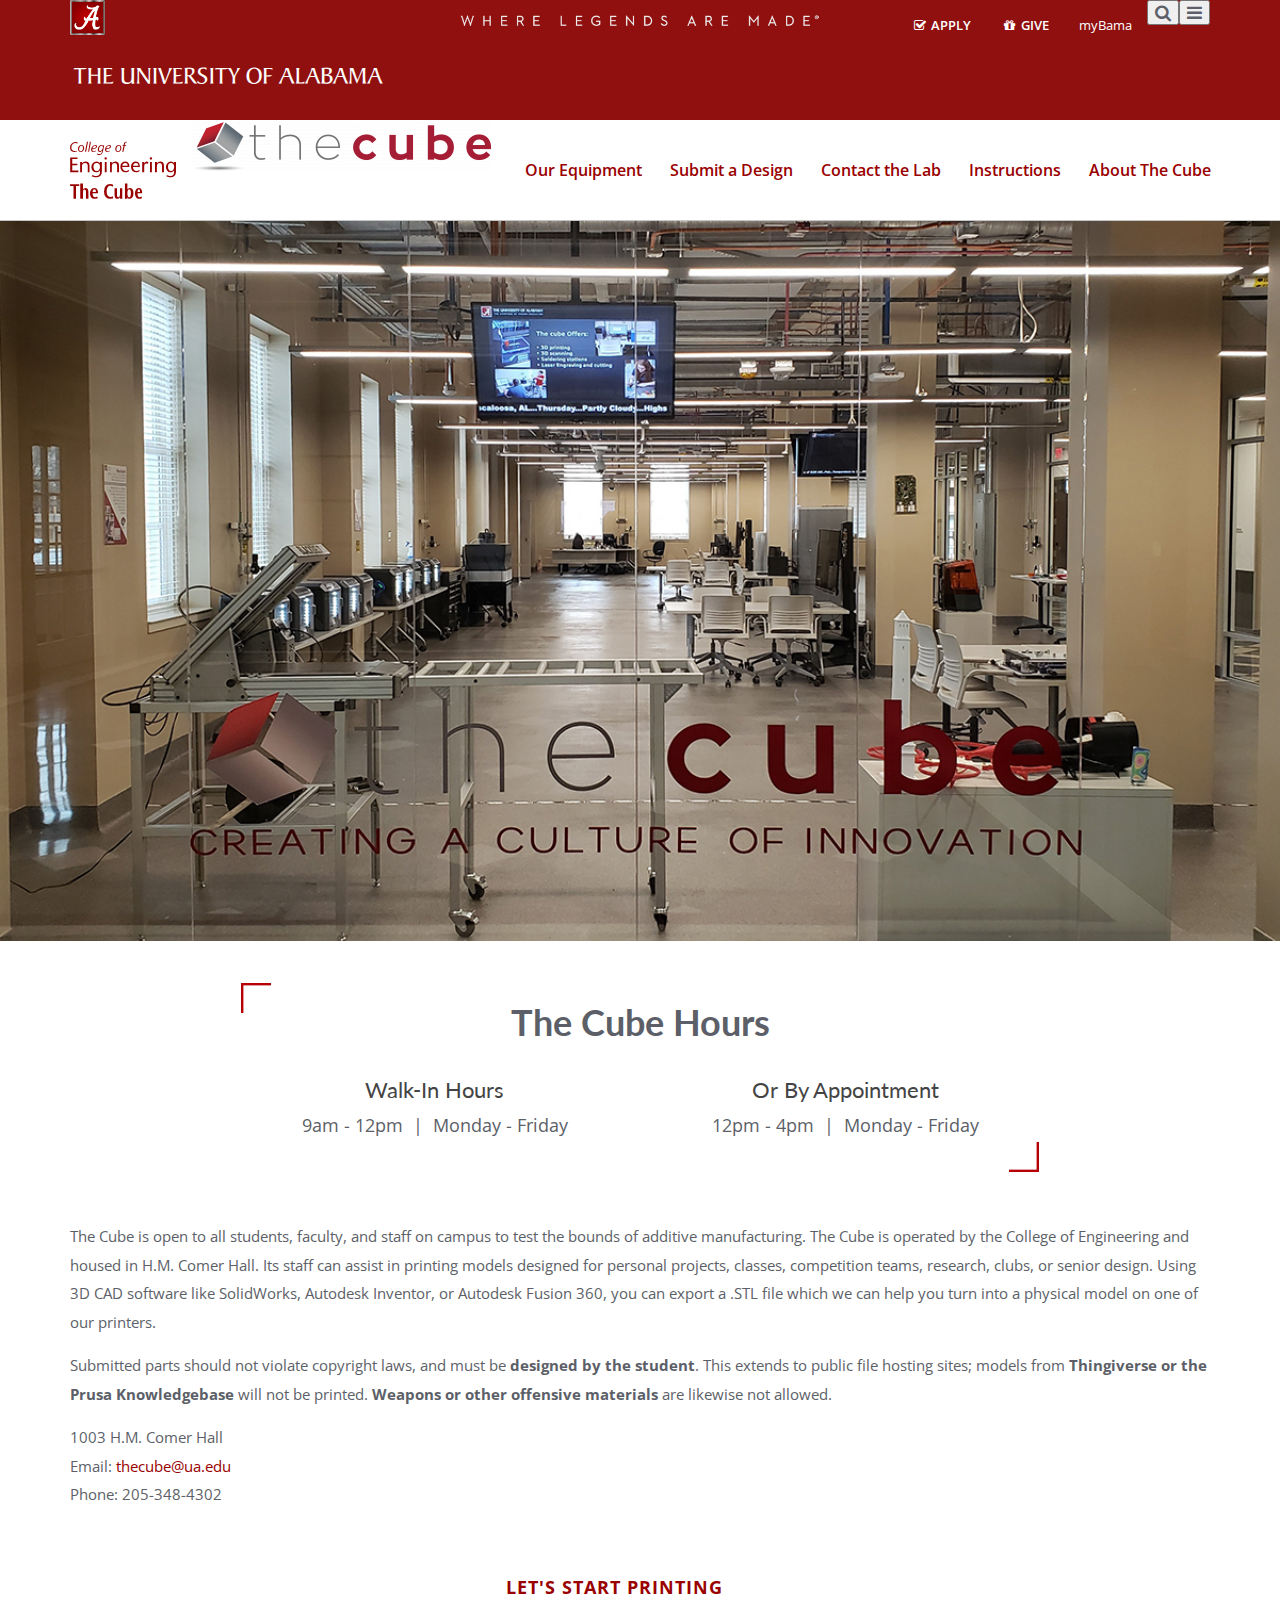
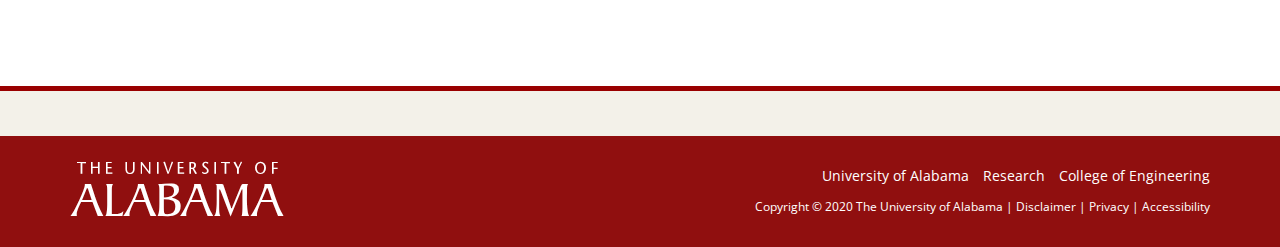
==== index.html @ b1bb56b3 "Added files" ====
<!DOCTYPE html>

<!-- See README.md for change logs. -->

<!--[if IE 8]>
<html id="ie8" lang="en-US">
<![endif]-->
<!--[if IE 9]>
<html id="ie9" lang="en-US">
<![endif]-->
<!--[if !IE]><!-->
<html lang="en-US">
<!--<![endif]-->
<head>
	<meta charset="utf-8">
	<meta http-equiv="X-UA-Compatible" content="IE=edge">
	<meta name="viewport" content="width=device-width, initial-scale=1.0">

	<link href="https://fonts.googleapis.com/css?family=Lato:400,700,300|Open+Sans:400,300,600,700" rel="stylesheet" />
	<link href="wp-content/themes/ua-theme/assets/css/bootstrap.min.css@ver=3.3.7.css" rel="stylesheet" />
	<link href="wp-content/themes/ua-theme/assets/css/font-awesome.min.css@ver=4.6.2.css" rel="stylesheet" />
	<link href="wp-content/themes/ua-theme/assets/css/style.min.css@v=1.4.1.css" rel="stylesheet" />
	<link href="wp-content/themes/ua-theme/assets/css/ua-logos/eng-depts.min.css" rel="stylesheet" />

	<!-- 2020 Update CSS Files -->
	<link rel="stylesheet" href="newCSS/siteWideAdjustmentsEads.css">
	<link href="newCSS/master.css" rel="stylesheet" />

	<!-- Wilson CSS file -->
	<link href="https://assetfiles.ua.edu/wilson/v1/css/wilson.css" rel="stylesheet" />

	<!-- Custom CSS file -->
	<link href="wp-content/themes/ua-theme/assets/css/custom.css" rel="stylesheet" />


	<link rel="apple-touch-icon" sizes="57x57" href="wp-content/themes/ua-theme/assets/img/favicons/apple-touch-icon-57x57.png" />
	<link rel="apple-touch-icon" sizes="60x60" href="wp-content/themes/ua-theme/assets/img/favicons/apple-touch-icon-60x60.png" />
	<link rel="apple-touch-icon" sizes="72x72" href="wp-content/themes/ua-theme/assets/img/favicons/apple-touch-icon-72x72.png" />
	<link rel="apple-touch-icon" sizes="76x76" href="wp-content/themes/ua-theme/assets/img/favicons/apple-touch-icon-76x76.png" />
	<link rel="apple-touch-icon" sizes="114x114" href="wp-content/themes/ua-theme/assets/img/favicons/apple-touch-icon-114x114.png" />
	<link rel="apple-touch-icon" sizes="120x120" href="wp-content/themes/ua-theme/assets/img/favicons/apple-touch-icon-120x120.png" />
	<link rel="apple-touch-icon" sizes="144x144" href="wp-content/themes/ua-theme/assets/img/favicons/apple-touch-icon-144x144.png" />
	<link rel="apple-touch-icon" sizes="152x152" href="wp-content/themes/ua-theme/assets/img/favicons/apple-touch-icon-152x152.png" />
	<link rel="apple-touch-icon" sizes="180x180" href="wp-content/themes/ua-theme/assets/img/favicons/apple-touch-icon-180x180.png" />
	<link rel="icon" type="image/png" href="wp-content/themes/ua-theme/assets/img/favicons/favicon-32x32.png" sizes="32x32" />
	<link rel="icon" type="image/png" href="wp-content/themes/ua-theme/assets/img/favicons/android-chrome-192x192.png" sizes="192x192" />
	<link rel="icon" type="image/png" href="wp-content/themes/ua-theme/assets/img/favicons/favicon-96x96.png" sizes="96x96" />
	<link rel="icon" type="image/png" href="wp-content/themes/ua-theme/assets/img/favicons/favicon-16x16.png" sizes="16x16" />
	<link rel="manifest" href="wp-content/themes/ua-theme/assets/img/favicons/manifest.json" />
	<link rel="mask-icon" href="wp-content/themes/ua-theme/assets/img/favicons/safari-pinned-tab.svg" color="#990000" />
	<link rel="shortcut icon" href="wp-content/themes/ua-theme/assets/img/favicons/favicon.ico" />
	<meta name="msapplication-TileColor" content="#990000" />
	<meta name="msapplication-TileImage" content="https://thecube.eng.ua.edu/wp-content/themes/ua-theme/assets/img/favicons/mstile-144x144.png" />
	<meta name="msapplication-config" content="https://thecube.eng.ua.edu/wp-content/themes/ua-theme/assets/img/favicons/browserconfig.xml" />
	<meta name="theme-color" content="#ffffff" />

	<!-- HTML5 Shim and Respond.js IE8 support of HTML5 elements and media queries -->
	<!--[if lt IE 9]>
	<script src="https://oss.maxcdn.com/html5shiv/3.7.2/html5shiv.min.js"></script>
	<script src="https://oss.maxcdn.com/respond/1.4.2/respond.min.js"></script>
	<![endif]-->
	<title>The Cube &#8211; The University of Alabama | The University of Alabama</title>
<link rel='dns-prefetch' href='https://s.w.org/' />
		<script type="text/javascript">
			window._wpemojiSettings = {"baseUrl":"https:\/\/s.w.org\/images\/core\/emoji\/11\/72x72\/","ext":".png","svgUrl":"https:\/\/s.w.org\/images\/core\/emoji\/11\/svg\/","svgExt":".svg","source":{"concatemoji":"https:\/\/thecube.eng.ua.edu\/wp-includes\/js\/wp-emoji-release.min.js?ver=4.9.10"}};
			!function(a,b,c){function d(a,b){var c=String.fromCharCode;l.clearRect(0,0,k.width,k.height),l.fillText(c.apply(this,a),0,0);var d=k.toDataURL();l.clearRect(0,0,k.width,k.height),l.fillText(c.apply(this,b),0,0);var e=k.toDataURL();return d===e}function e(a){var b;if(!l||!l.fillText)return!1;switch(l.textBaseline="top",l.font="600 32px Arial",a){case"flag":return!(b=d([55356,56826,55356,56819],[55356,56826,8203,55356,56819]))&&(b=d([55356,57332,56128,56423,56128,56418,56128,56421,56128,56430,56128,56423,56128,56447],[55356,57332,8203,56128,56423,8203,56128,56418,8203,56128,56421,8203,56128,56430,8203,56128,56423,8203,56128,56447]),!b);case"emoji":return b=d([55358,56760,9792,65039],[55358,56760,8203,9792,65039]),!b}return!1}function f(a){var c=b.createElement("script");c.src=a,c.defer=c.type="text/javascript",b.getElementsByTagName("head")[0].appendChild(c)}var g,h,i,j,k=b.createElement("canvas"),l=k.getContext&&k.getContext("2d");for(j=Array("flag","emoji"),c.supports={everything:!0,everythingExceptFlag:!0},i=0;i<j.length;i++)c.supports[j[i]]=e(j[i]),c.supports.everything=c.supports.everything&&c.supports[j[i]],"flag"!==j[i]&&(c.supports.everythingExceptFlag=c.supports.everythingExceptFlag&&c.supports[j[i]]);c.supports.everythingExceptFlag=c.supports.everythingExceptFlag&&!c.supports.flag,c.DOMReady=!1,c.readyCallback=function(){c.DOMReady=!0},c.supports.everything||(h=function(){c.readyCallback()},b.addEventListener?(b.addEventListener("DOMContentLoaded",h,!1),a.addEventListener("load",h,!1)):(a.attachEvent("onload",h),b.attachEvent("onreadystatechange",function(){"complete"===b.readyState&&c.readyCallback()})),g=c.source||{},g.concatemoji?f(g.concatemoji):g.wpemoji&&g.twemoji&&(f(g.twemoji),f(g.wpemoji)))}(window,document,window._wpemojiSettings);
		</script>
		<style type="text/css">
img.wp-smiley,
img.emoji {
	display: inline !important;
	border: none !important;
	box-shadow: none !important;
	height: 1em !important;
	width: 1em !important;
	margin: 0 .07em !important;
	vertical-align: -0.1em !important;
	background: none !important;
	padding: 0 !important;
}
</style>
<link rel='stylesheet' id='coe-style-css'  href='wp-content/themes/ua-theme-coe-child/assets/css/coe-custom.css@ver=4.9.10.css' type='text/css' media='all' />
<link rel='stylesheet' id='ua-theme-css'  href='wp-content/themes/ua-theme/style.css@ver=1.0.1.css' type='text/css' media='all' />
<script type='text/javascript' src='wp-includes/js/jquery/jquery.js@ver=1.12.4'></script>
<script type='text/javascript' src='wp-includes/js/jquery/jquery-migrate.min.js@ver=1.4.1'></script>
<script type='text/javascript'>
/* <![CDATA[ */
var ua_coe_submit_request = {"ajax_url":"https:\/\/thecube.eng.ua.edu\/wp-admin\/admin-ajax.php"};
/* ]]> */
</script>
<script type='text/javascript' src='wp-content/themes/ua-theme-coe-child/assets/js/script.js@ver=4.9.10'></script>
<link rel='https://api.w.org/' href='wp-json/index.html' />
<link rel="EditURI" type="application/rsd+xml" title="RSD" href="xmlrpc.php@rsd" />
<link rel="wlwmanifest" type="application/wlwmanifest+xml" href="wp-includes/wlwmanifest.xml" />
<meta name="generator" content="WordPress 4.9.10" />
<link rel="canonical" href="index.html" />
<link rel='shortlink' href='index.html' />
<link rel="alternate" type="application/json+oembed" href="wp-json/oembed/1.0/embed@url=https%253A%252F%252Fthecube.eng.ua.edu%252F" />
<link rel="alternate" type="text/xml+oembed" href="wp-json/oembed/1.0/embed@url=https%253A%252F%252Fthecube.eng.ua.edu%252F&amp;format=xml" />
		<style type="text/css">.recentcomments a{display:inline !important;padding:0 !important;margin:0 !important;}</style>
		</head>
<body class="home page-template-default page page-id-7">
	<header>
		<a href="index.html#skip-to-content" id="skip-link" class="btn btn-primary btn-lg">Skip to main content</a></li>

		<div class="header-top header-primary">
        	<div class="container">
	        	<div class="row header-primary">
		        	<div class="col-md-6 col-lg-4 removepadding">
						<img class="ua-square-logo pull-left img-responsive capstone-margins hidden-xs hidden-sm" src="wp-content/themes/ua-theme/assets/img/ua-square-logo.png" width="35" height="35" alt="The University of Alabama Square A Logo">
						<a class="ua-logo ua-logo-nameplate pull-left wordmark-overwrites" href="https://www.ua.edu" title="The University of Alabama Logo" rel="home">
							<span class="sr-only">The University of Alabama Wordmark</span>
						</a>

		        	</div> <!-- .col-md-5 -->
				<div class="col-md-4 hidden-md slantedWLAM hidden-xs hidden-sm"><a href="https://www.ua.edu/legends/"><span><img class="img-responsive margin-top-15" src="wp-content/themes/ua-theme/assets/img/legends-sm.png" alt="where legends are made campaign" width="600" height="18"></span></a></div>
		        	<div class="col-md-6 col-lg-4 removepadding hidden-xs hidden-sm">
			        	<nav title="Resources Navigation" class="navbar">
							<ul class="nav navbar-nav pull-right">
								<li><a href="https://www.ua.edu/apply" class="font-weight-600 uppercase"><i class="fa fa-check-square-o fa-fw"></i> Apply</a></li>
								<li><a href="http://giving.ua.edu" class="font-weight-600 uppercase"><i class="fa fa-gift fa-fw"></i> Give</a></li>
								<li><a href="http://mybama.ua.edu/">myBama</a></li>

								<li class="top-search">
									<button title="Search" id="search">
										<span class="sr-only">Open Search</span>
										<i class="fa fa-search fa-lg search-btn"></i>
									</button>
								</li>
								<li class="top-tools">
									<button title="Tools" id="tools">
										<span class="sr-only">Open Campus Wide Menu</span>
										<i class="fa fa-th fa-lg fa-bars"></i>
									</button>
								</li>
							</ul>
			        	</nav>
		        	</div> <!-- .col-md-4 -->
	        	</div> <!-- .row -->
        	</div> <!-- .container -->

        	<div class="top-tools-container" id="top-tools">
				<div class="container gradient">
					<div class="row">

						<nav class="brandbar">
						<div class="col-md-12">
						<ul>
							<li class="slanted"><a href="https://www.ua.edu/students">Students</a></li>
							<li class="slanted"><a href="https://www.ua.edu/facultystaff">Faculty &amp; Staff</a></li>
							<li class="slanted"><a href="https://www.ua.edu/alumni">Alumni</a></li>
							<li class="slanted"><a href="https://www.ua.edu/visitors">Visitors</a></li>
							<li class="slanted"><a href="https://www.ua.edu/site/">A-Z Index</a></li>
							<li class="slanted"><a href="https://catalog.ua.edu/">Catalog</a></li>
							<li class="slanted"><a href="https://www.ua.edu/news/">News</a></li>
							<li class="slanted"><a href="https://www.ua.edu/events/">Events</a></li>
							<li class="slanted"><a href="https://www.ua.edu/directory/">Directory</a></li>
							<li class="slanted"><a href="https://www.ua.edu/map/">Map</a></li>
				  		</ul>
						</div>
						</nav>
					</div> <!-- .row -->
				</div> <!-- .container -->
			</div> <!-- .top-tools-container -->

			<div class="top-search-container" id="top-search">
	        	<div class="container">
		        	<div class="row">
			        	<div class="col-md-6">
			                <form action="https://www.ua.edu/search">
				                <label class="sr-only" for="search-site">
				                	Search UA.edu
				                </label>

			                    <div class="input-group">
									<input id="search-site" type="text" class="form-control" autocomplete="off" placeholder="Search UA.edu" name="q">

									<span class="input-group-btn">
										<button class="btn btn-light" type="submit">Go</button>
									</span>
			                    </div> <!-- .input-group -->
			                </form>
			        	</div> <!-- .col-md-4 -->

			        	<div class="col-md-6">
							<form action="index.html">
		                        <label class="sr-only" for="search-this-site">
		                          Search This Site
		                        </label>

			                    <div class="input-group">
									<input id="search-this-site" type="text" class="form-control" autocomplete="off" placeholder="Search This Site" name="s" />

									<input type="hidden" name="_action" value="submit">

									<span class="input-group-btn">
										<button class="btn btn-light" type="submit">Go</button>
									</span>
			                    </div> <!-- .input-group -->
			                </form>
			        	</div> <!-- .col-md-4 -->
		        	</div> <!-- .row -->
	        	</div> <!-- .container -->
            </div> <!-- .top-search-container -->
		</div>

		<!-- .header-top -->


		<div class="sticky-header-container">
			<div id="sticky-header" class="header-main header-light navbar mega-menu" data-spy="affix-no" data-offset-top="50">
				<div class="container">
					<div class="navbar-container">
						<div class="navbar-header">
														<a href="index.html">
															<img src="wp-content\uploads\2019\01\Cube-Logo_-horizontal_4-color-300x51.png" alt="Cube Logo" class="cubeLogoHeaderEads">
														</a>
														<a class="coeLogoEads navbar-brand ua-logo ua-logo-eng-dept-cube" href="https://thecube.eng.ua.edu" title="The Cube" rel="home">

																						<span class="sr-only">The Cube</span>
																					</a>

								<span class="sr-only">The Cube</span>
							</a>

							<a href="index.html#" class="btn btn-default nav-toggle visible-xs visible-sm">
								<span class="sr-only">Toggle navigation</span>
		                        <i class="fa fa-bars"></i>
		                    </a>
						</div> <!-- .navbar-header -->

						<nav title="Primary Navigation" class="navbar-right">



										<ul id="ua-main-nav" class="nav navbar-nav main-nav">
											<li class="visible-xs visible-sm">
					                            <a href="index.html#" class="nav-toggle text-center">
					                                <i class="fa fa-times"></i>
					                                <span class="sr-only">Close Menu</span>
					                            </a>
					                        </li>
					                        <li class="visible-sm visible-xs">
												<form action="index.html">
									                <label class="sr-only" for="search-this-site-2">
									                	Search This Site
									                </label>
									                <input id="search-this-site-2" type="text" class="form-control" autocomplete="off" placeholder="Search This Site" name="s" />
								                </form>
												<ul class="nav nav-mobile-cta">
									                <li class="col-xs-6"><a href="https://www.ua.edu/apply" class="btn btn-crimson btn-flat btn-sm font-weight-600 uppercase">Apply</a></li>
									                <li class="col-xs-6"><a href="http://giving.ua.edu" class="btn btn-crimson btn-flat btn-sm btn-block font-weight-600 uppercase">Give</a></li>
									                <li class="col-xs-6"><a href="http://gobama.ua.edu/visits/" class="btn btn-dark btn-flat btn-sm btn-block font-weight-600 uppercase">Legends</a></li>
									                <li class="col-xs-6"><a href="http://mybama.ua.edu/" class="btn btn-light btn-flat btn-sm">myBama</a></li>
								                </ul>
												<a href="index.html#" class="dropdown-toggle text-center" data-toggle="dropdown" role="button" aria-haspopup="true" aria-expanded="false">
						                        	<span class="sr-only">Tools</span>
													<i class="fa fa-th fa-lg fa-bars"></i>
						                        </a>
												<ul class="dropdown-menu">
												<li><a href="https://www.ua.edu/students">Students</a></li>
												<li><a href="https://www.ua.edu/facultystaff">Faculty &amp; Staff</a></li>
												<li><a href="https://www.ua.edu/alumni">Alumni</a></li>
												<li><a href="https://www.ua.edu/visitors">Visitors</a></li>
												<li><a href="https://www.ua.edu/site/">A-Z Index</a></li>
												<li><a href="https://catalog.ua.edu/">Catalog</a></li>
												<li><a href="https://www.ua.edu/news/">News</a></li>
												<li><a href="https://www.ua.edu/events/">Events</a></li>
												<li><a href="https://www.ua.edu/directory/">Directory</a></li>
												<li><a href="https://www.ua.edu/map/">Map</a></li>
												</ul>
											</li>
					                        <li id="menu-item-20" class="menu-item menu-item-type-post_type menu-item-object-page menu-item-20"><a href="index.html@p=13.html">Our Equipment</a></li>
<li id="menu-item-19" class="menu-item menu-item-type-post_type menu-item-object-page menu-item-19"><a href="index.html@p=11.html">Submit a Design</a></li>
<li id="menu-item-22" class="menu-item menu-item-type-post_type menu-item-object-page menu-item-22"><a href="index.html@p=15.html">Contact the Lab</a></li>
<li id="menu-item-129" class="menu-item menu-item-type-post_type menu-item-object-page menu-item-129"><a href="index.html@p=109.html">Instructions</a></li>
<li id="menu-item-23" class="menu-item menu-item-type-post_type menu-item-object-page menu-item-23"><a href="index.html@p=9.html">About The Cube</a></li>

					                    </ul>
															</nav>
					</div> <!-- .navbar-container -->
				</div> <!-- .container -->
			</div> <!-- .header-main -->
		</div> <!-- .sticky-header-container -->
	</header>
	<div class="touch-overlay"></div>

        <section class="site-content">
					<img class="homePagePicture" src="newPhotos/cube.jpg" alt="The Cube">

        <div class="container">
            <div class="row">
                <div class="col-md-12 col-lg-12">
                    <article id="post-7" class="news margin-top-20">
			<div class="post-thumbnail">
					</div> <!-- .post-thumbnail -->

	<div class="news-body">



<!-- Changed background-color from #fcf8e3 to white -->
<div id="cubeHoursEads" class="hoursEads headingEads">
	<div class="hoursWrapperEads">
		<h3>The Cube Hours</h3>
		<div class="largeLeftColEads">
			<h4>Walk-In Hours</h4>
			<p class="timeEads">9am - 12pm</p>
			<p class="seperatorEads">|</p>
			<p>Monday - Friday</p>
		</div>
		<div class="largeRightColEads">
			<h4>Or By Appointment</h4>
			<p class="timeEads">12pm - 4pm</p>
			<p class="seperatorEads">|</p>
			<p>Monday - Friday</p>
		</div>
	</div>
</div>
<div class="featureTextEads">
	<p>The Cube is open to all students, faculty, and staff on campus to test the bounds of additive manufacturing. The Cube is operated by the College of Engineering and housed in H.M. Comer Hall. Its staff can assist in printing models designed for personal projects, classes, competition teams, research, clubs, or senior design. Using 3D CAD software like SolidWorks, Autodesk Inventor, or Autodesk Fusion 360, you can export a .STL file which we can help you turn into a physical model on one of our printers.</p>

	<p>Submitted parts should not violate copyright laws, and must be <span>designed by the student</span>. This extends to public file hosting sites; models from <span>Thingiverse or the Prusa Knowledgebase</span> will not be printed. <span>Weapons or other offensive materials</span> are likewise not allowed. </p>

	<p>1003 H.M. Comer Hall<br />
	Email: <a href="mailto:thecube@eng.ua.edu">thecube@ua.edu</a><br />
	Phone: 205-348-4302</p>
</div>
<div class="btn-wrapper-Eads">
	<a href="index.html@p=11.html" class="btn">let's start printing</a>
</div>
			</div> <!-- .news-body -->





</article>
                </div> <!-- .col-md-9 -->
            </div> <!-- .row -->
        </div> <!-- .container -->
    </section>
	<footer class="bg-alt">
				<div class="footer-copyright bg-primary">
			<div class="container">
				<div class="row">
					<div class="col-md-12">
						<div class="row">
							<div class="col-md-3 col-sm-3">
								<a class="ua-logo ua-logo-stacked" href="https://www.ua.edu" title="The University of Alabama" rel="home">
									<span class="sr-only">The University of Alabama</span>
								</a>
							</div> <!-- .col-md-3 -->

							<div class="col-md-9 col-md-9">
								<div class="pull-right">
									<div class="menu-footer-container"><ul id="menu-footer" class="disclaimer-list list-inline text-right"><li id="menu-item-38" class="menu-item menu-item-type-custom menu-item-object-custom menu-item-38"><a href="http://ua.edu">University of Alabama</a></li>
<li id="menu-item-39" class="menu-item menu-item-type-custom menu-item-object-custom menu-item-39"><a href="https://eng.ua.edu/research/">Research</a></li>
<li id="menu-item-40" class="menu-item menu-item-type-custom menu-item-object-custom menu-item-40"><a href="http://eng.ua.edu">College of Engineering</a></li>
</ul></div>
									<p class="copyright-text text-right">
										<a href="https://www.ua.edu/copyright">Copyright &copy; 2020</a> <a href="https://www.ua.edu">The University of Alabama</a>
										| <a href="https://www.ua.edu/disclaimer">Disclaimer</a>
										| <a href="https://www.ua.edu/privacy">Privacy</a>
										| <a href="https://accessibility.ua.edu/statement/">Accessibility</a>
									</p>
								</div> <!-- .pull-right -->
							</div> <!-- .col-md-9 -->
						</div> <!-- .row -->
					</div> <!-- .col-md-12 -->
				</div> <!-- .row -->
			</div> <!-- .container -->
		</div> <!-- .footer-copyright -->
	</footer>

	<script type='text/javascript' src='wp-content/themes/ua-theme/assets/js/vendors/bootstrap.min.js@ver=3.3.7'></script>
<script type='text/javascript' src='wp-content/themes/ua-theme/assets/js/scripts.min.js@ver=1.0.9'></script>
<script type='text/javascript' src='wp-includes/js/wp-embed.min.js@ver=4.9.10'></script>

	<script src="https://assetfiles.ua.edu/wilson/v1/js/bootstrap-accessibility.min.js"></script>
	<script src="https://assetfiles.ua.edu/wilson/v1/js/accessibility.min.js"></script>
	<script src="https://assetfiles.ua.edu/wilson/v1/js/wilson.js"></script>
</body>
</html>
---- wp-content/themes/ua-theme/assets/css/style.min.css@v=1.4.1.css ----
.animation-slideDown{animation-name:slideDown;-webkit-animation-name:slideDown;animation-duration:1s;-webkit-animation-duration:1s;animation-timing-function:ease;-webkit-animation-timing-function:ease;visibility:visible !important}@keyframes slideDown{0%{-webkit-transform:translateY(-100%);transform:translateY(-100%)}50%{-webkit-transform:translateY(8%);transform:translateY(8%)}65%{-webkit-transform:translateY(-4%);transform:translateY(-4%)}80%{-webkit-transform:translateY(4%);transform:translateY(4%)}95%{-webkit-transform:translateY(-2%);transform:translateY(-2%)}100%{-webkit-transform:translateY(0%);transform:translateY(0%)}}@-webkit-keyframes slideDown{0%{-webkit-transform:translateY(-100%)}50%{-webkit-transform:translateY(8%)}65%{-webkit-transform:translateY(-4%)}80%{-webkit-transform:translateY(4%)}95%{-webkit-transform:translateY(-2%)}100%{-webkit-transform:translateY(0%)}}.animation-slideUp{animation-name:slideUp;-webkit-animation-name:slideUp;animation-duration:1s;-webkit-animation-duration:1s;animation-timing-function:ease;-webkit-animation-timing-function:ease;visibility:visible !important}@keyframes slideUp{0%{-webkit-transform:translateY(100%);transform:translateY(100%)}50%{-webkit-transform:translateY(-8%);transform:translateY(-8%)}65%{-webkit-transform:translateY(4%);transform:translateY(4%)}80%{-webkit-transform:translateY(-4%);transform:translateY(-4%)}95%{-webkit-transform:translateY(2%);transform:translateY(2%)}100%{-webkit-transform:translateY(0%);transform:translateY(0%)}}@-webkit-keyframes slideUp{0%{-webkit-transform:translateY(100%)}50%{-webkit-transform:translateY(-8%)}65%{-webkit-transform:translateY(4%)}80%{-webkit-transform:translateY(-4%)}95%{-webkit-transform:translateY(2%)}100%{-webkit-transform:translateY(0%)}}.animation-slideLeft{animation-name:slideLeft;-webkit-animation-name:slideLeft;animation-duration:1s;-webkit-animation-duration:1s;animation-timing-function:ease-in-out;-webkit-animation-timing-function:ease-in-out;visibility:visible !important}@keyframes slideLeft{0%{-webkit-transform:translateX(150%);transform:translateX(150%)}50%{ransform:translateX(-8%)}65%{-webkit-transform:translateX(4%);transform:translateX(4%)}80%{-webkit-transform:translateX(-4%);transform:translateX(-4%)}95%{-webkit-transform:translateX(2%);transform:translateX(2%)}100%{-webkit-transform:translateX(0%);transform:translateX(0%)}}@-webkit-keyframes slideLeft{0%{-webkit-transform:translateX(150%)}50%{-webkit-transform:translateX(-8%)}65%{-webkit-transform:translateX(4%)}80%{-webkit-transform:translateX(-4%)}95%{-webkit-transform:translateX(2%)}100%{-webkit-transform:translateX(0%)}}.animation-slideRight{animation-name:slideRight;-webkit-animation-name:slideRight;animation-duration:1s;-webkit-animation-duration:1s;animation-timing-function:ease-in-out;-webkit-animation-timing-function:ease-in-out;visibility:visible !important}@keyframes slideRight{0%{-webkit-transform:translateX(-150%);transform:translateX(-150%)}50%{-webkit-transform:translateX(8%);transform:translateX(8%)}65%{-webkit-transform:translateX(-4%);transform:translateX(-4%)}80%{-webkit-transform:translateX(4%);transform:translateX(4%)}95%{-webkit-transform:translateX(-2%);transform:translateX(-2%)}100%{-webkit-transform:translateX(0%);transform:translateX(0%)}}@-webkit-keyframes slideRight{0%{-webkit-transform:translateX(-150%)}50%{-webkit-transform:translateX(8%)}65%{-webkit-transform:translateX(-4%)}80%{-webkit-transform:translateX(4%)}95%{-webkit-transform:translateX(-2%)}100%{-webkit-transform:translateX(0%)}}.animation-slideExpandUp{animation-name:slideExpandUp;-webkit-animation-name:slideExpandUp;animation-duration:1.6s;-webkit-animation-duration:1.6s;animation-timing-function:ease-out;-webkit-animation-timing-function:ease -out;visibility:visible !important}@keyframes slideExpandUp{0%{-webkit-transform:translateY(100%) scaleX(0.5);transform:translateY(100%) scaleX(0.5)}30%{-webkit-transform:translateY(-8%) scaleX(0.5);transform:translateY(-8%) scaleX(0.5)}40%{-webkit-transform:translateY(2%) scaleX(0.5);transform:translateY(2%) scaleX(0.5)}50%{-webkit-transform:translateY(0%) scaleX(1.1);transform:translateY(0%) scaleX(1.1)}60%{-webkit-transform:translateY(0%) scaleX(0.9);transform:translateY(0%) scaleX(0.9)}70%{-webkit-transform:translateY(0%) scaleX(1.05);transform:translateY(0%) scaleX(1.05)}80%{-webkit-transform:translateY(0%) scaleX(0.95);transform:translateY(0%) scaleX(0.95)}90%{-webkit-transform:translateY(0%) scaleX(1.02);transform:translateY(0%) scaleX(1.02)}100%{-webkit-transform:translateY(0%) scaleX(1);transform:translateY(0%) scaleX(1)}}@-webkit-keyframes slideExpandUp{0%{-webkit-transform:translateY(100%) scaleX(0.5)}30%{-webkit-transform:translateY(-8%) scaleX(0.5)}40%{-webkit-transform:translateY(2%) scaleX(0.5)}50%{-webkit-transform:translateY(0%) scaleX(1.1)}60%{-webkit-transform:translateY(0%) scaleX(0.9)}70%{-webkit-transform:translateY(0%) scaleX(1.05)}80%{-webkit-transform:translateY(0%) scaleX(0.95)}90%{-webkit-transform:translateY(0%) scaleX(1.02)}100%{-webkit-transform:translateY(0%) scaleX(1)}}.animation-expandUp{animation-name:expandUp;-webkit-animation-name:expandUp;animation-duration:0.7s;-webkit-animation-duration:0.7s;animation-timing-function:ease;-webkit-animation-timing-function:ease;visibility:visible !important}@keyframes expandUp{0%{-webkit-transform:translateY(100%) scale(0.6) scaleY(0.5);transform:translateY(100%) scale(0.6) scaleY(0.5)}60%{-webkit-transform:translateY(-7%) scaleY(1.12);transform:translateY(-7%) scaleY(1.12)}75%{-webkit-transform:translateY(3%);transform:translateY(3%)}100%{-webkit-transform:translateY(0%) scale(1) scaleY(1);transform:translateY(0%) scale(1) scaleY(1)}}@-webkit-keyframes expandUp{0%{-webkit-transform:translateY(100%) scale(0.6) scaleY(0.5)}60%{-webkit-transform:translateY(-7%) scaleY(1.12)}75%{-webkit-transform:translateY(3%)}100%{-webkit-transform:translateY(0%) scale(1) scaleY(1)}}.animation-fadeIn{animation-name:fadeIn;-webkit-animation-name:fadeIn;animation-duration:1.0s;-webkit-animation-duration:1.0s;animation-timing-function:ease-in-out;-webkit-animation-timing-function:ease-in-out;visibility:visible !important}@keyframes fadeIn{0%{-webkit-transform:scale(0);transform:scale(0);opacity:0.0}100%{-webkit-transform:scale(1);transform:scale(1);opacity:1}}@-webkit-keyframes fadeIn{0%{-webkit-transform:scale(0);opacity:0.0}100%{-webkit-transform:scale(1);opacity:1}}.animation-expandOpen{animation-name:expandOpen;-webkit-animation-name:expandOpen;animation-duration:1.2s;-webkit-animation-duration:1.2s;animation-timing-function:ease-out;-webkit-animation-timing-function:ease-out;visibility:visible !important}@keyframes expandOpen{0%{-webkit-transform:scale(1.8);transform:scale(1.8)}50%{-webkit-transform:scale(0.95);transform:scale(0.95)}80%{-webkit-transform:scale(1.05);transform:scale(1.05)}90%{-webkit-transform:scale(0.98);transform:scale(0.98)}100%{-webkit-transform:scale(1);transform:scale(1)}}@-webkit-keyframes expandOpen{0%{-webkit-transform:scale(1.8)}50%{-webkit-transform:scale(0.95)}80%{-webkit-transform:scale(1.05)}90%{-webkit-transform:scale(0.98)}100%{-webkit-transform:scale(1)}}.animation-bigEntrance{animation-name:bigEntrance;-webkit-animation-name:bigEntrance;animation-duration:1.6s;-webkit-animation-duration:1.6s;animation-timing-function:ease-out;-webkit-animation-timing-function:ease-out;visibility:visible !important}@keyframes bigEntrance{0%{-webkit-transform:scale(0.3) rotate(6deg) translateX(-30%) translateY(30%);transform:scale(0.3) rotate(6deg) translateX(-30%) translateY(30%);opacity:0.2}30%{-webkit-transform:scale(1.03) rotate(-2deg) translateX(2%) translateY(-2%);transform:scale(1.03) rotate(-2deg) translateX(2%) translateY(-2%);opacity:1}45%{-webkit-transform:scale(0.98) rotate(1deg) translateX(0%) translateY(0%);transform:scale(0.98) rotate(1deg) translateX(0%) translateY(0%);opacity:1}60%{-webkit-transform:scale(1.01) rotate(-1deg) translateX(0%) translateY(0%);transform:scale(1.01) rotate(-1deg) translateX(0%) translateY(0%);opacity:1}75%{-webkit-transform:scale(0.99) rotate(1deg) translateX(0%) translateY(0%);transform:scale(0.99) rotate(1deg) translateX(0%) translateY(0%);opacity:1}90%{-webkit-transform:scale(1.01) rotate(0deg) translateX(0%) translateY(0%);transform:scale(1.01) rotate(0deg) translateX(0%) translateY(0%);opacity:1}100%{-webkit-transform:scale(1) rotate(0deg) translateX(0%) translateY(0%);transform:scale(1) rotate(0deg) translateX(0%) translateY(0%);opacity:1}}@-webkit-keyframes bigEntrance{0%{-webkit-transform:scale(0.3) rotate(6deg) translateX(-30%) translateY(30%);opacity:0.2}30%{-webkit-transform:scale(1.03) rotate(-2deg) translateX(2%) translateY(-2%);opacity:1}45%{-webkit-transform:scale(0.98) rotate(1deg) translateX(0%) translateY(0%);opacity:1}60%{-webkit-transform:scale(1.01) rotate(-1deg) translateX(0%) translateY(0%);opacity:1}75%{-webkit-transform:scale(0.99) rotate(1deg) translateX(0%) translateY(0%);opacity:1}90%{-webkit-transform:scale(1.01) rotate(0deg) translateX(0%) translateY(0%);opacity:1}100%{-webkit-transform:scale(1) rotate(0deg) translateX(0%) translateY(0%);opacity:1}}.animation-hatch{animation-name:hatch;-webkit-animation-name:hatch;animation-duration:2s;-webkit-animation-duration:2s;animation-timing-function:ease-in-out;-webkit-animation-timing-function:ease-in-out;transform-origin:50% 100%;-ms-transform-origin:50% 100%;-webkit-transform-origin:50% 100%;visibility:visible !important}@keyframes hatch{0%{-webkit-transform:rotate(0deg) scaleY(0.6);transform:rotate(0deg) scaleY(0.6)}20%{-webkit-transform:rotate(-2deg) scaleY(1.05);transform:rotate(-2deg) scaleY(1.05)}35%{-webkit-transform:rotate(2deg) scaleY(1);transform:rotate(2deg) scaleY(1)}50%{-webkit-transform:rotate(-2deg);transform:rotate(-2deg)}65%{-webkit-transform:rotate(1deg);transform:rotate(1deg)}80%{-webkit-transform:rotate(-1deg);transform:rotate(-1deg)}100%{-webkit-transform:rotate(0deg);transform:rotate(0deg)}}@-webkit-keyframes hatch{0%{-webkit-transform:rotate(0deg) scaleY(0.6)}20%{-webkit-transform:rotate(-2deg) scaleY(1.05)}35%{-webkit-transform:rotate(2deg) scaleY(1)}50%{-webkit-transform:rotate(-2deg)}65%{-webkit-transform:rotate(1deg)}80%{-webkit-transform:rotate(-1deg)}100%{-webkit-transform:rotate(0deg)}}.animation-bounce{animation-name:bounce;-webkit-animation-name:bounce;animation-duration:1.6s;-webkit-animation-duration:1.6s;animation-timing-function:ease;-webkit-animation-timing-function:ease;transform-origin:50% 100%;-ms-transform-origin:50% 100%;-webkit-transform-origin:50% 100%}@keyframes bounce{0%{-webkit-transform:translateY(0%) scaleY(0.6);transform:translateY(0%) scaleY(0.6)}60%{-webkit-transform:translateY(-100%) scaleY(1.1);transform:translateY(-100%) scaleY(1.1)}70%{-webkit-transform:translateY(0%) scaleY(0.95) scaleX(1.05);transform:translateY(0%) scaleY(0.95) scaleX(1.05)}80%{-webkit-transform:translateY(0%) scaleY(1.05) scaleX(1);transform:translateY(0%) scaleY(1.05) scaleX(1)}90%{-webkit-transform:translateY(0%) scaleY(0.95) scaleX(1);transform:translateY(0%) scaleY(0.95) scaleX(1)}100%{-webkit-transform:translateY(0%) scaleY(1) scaleX(1);transform:translateY(0%) scaleY(1) scaleX(1)}}@-webkit-keyframes bounce{0%{-webkit-transform:translateY(0%) scaleY(0.6)}60%{-webkit-transform:translateY(-100%) scaleY(1.1)}70%{-webkit-transform:translateY(0%) scaleY(0.95) scaleX(1.05)}80%{-webkit-transform:translateY(0%) scaleY(1.05) scaleX(1)}90%{-webkit-transform:translateY(0%) scaleY(0.95) scaleX(1)}100%{-webkit-transform:translateY(0%) scaleY(1) scaleX(1)}}.animation-pulse{animation-name:pulse;-webkit-animation-name:pulse;animation-duration:1.5s;-webkit-animation-duration:1.5s;animation-iteration-count:infinite;-webkit-animation-iteration-count:infinite}@keyframes pulse{0%{-webkit-transform:scale(0.9);transform:scale(0.9);opacity:0.7}50%{-webkit-transform:scale(1);transform:scale(1);opacity:1}100%{-webkit-transform:scale(0.9);transform:scale(0.9);opacity:0.7}}@-webkit-keyframes pulse{0%{-webkit-transform:scale(0.95);opacity:0.7}50%{-webkit-transform:scale(1);opacity:1}100%{-webkit-transform:scale(0.95);opacity:0.7}}.animation-floating{animation-name:floating;-webkit-animation-name:floating;animation-duration:1.5s;-webkit-animation-duration:1.5s;animation-iteration-count:infinite;-webkit-animation-iteration-count:infinite}@keyframes floating{0%{-webkit-transform:translateY(0%);transform:translateY(0%)}50%{-webkit-transform:translateY(8%);transform:translateY(8%)}100%{-webkit-transform:translateY(0%);transform:translateY(0%)}}@-webkit-keyframes floating{0%{-webkit-transform:translateY(0%)}50%{-webkit-transform:translateY(8%)}100%{-webkit-transform:translateY(0%)}}.animation-tossing{animation-name:tossing;-webkit-animation-name:tossing;animation-duration:2.5s;-webkit-animation-duration:2.5s;animation-iteration-count:infinite;-webkit-animation-iteration-count:infinite}@keyframes tossing{0%{-webkit-transform:rotate(-4deg);transform:rotate(-4deg)}50%{-webkit-transform:rotate(4deg);transform:rotate(4deg)}100%{-webkit-transform:rotate(-4deg);transform:rotate(-4deg)}}@-webkit-keyframes tossing{0%{-webkit-transform:rotate(-4deg)}50%{-webkit-transform:rotate(4deg)}100%{-webkit-transform:rotate(-4deg)}}.animation-pullUp{animation-name:pullUp;-webkit-animation-name:pullUp;animation-duration:1.1s;-webkit-animation-duration:1.1s;animation-timing-function:ease-out;-webkit-animation-timing-function:ease-out;transform-origin:50% 100%;-ms-transform-origin:50% 100%;-webkit-transform-origin:50% 100%}@keyframes pullUp{0%{-webkit-transform:scaleY(0.1);transform:scaleY(0.1)}40%{-webkit-transform:scaleY(1.02);transform:scaleY(1.02)}60%{-webkit-transform:scaleY(0.98);transform:scaleY(0.98)}80%{-webkit-transform:scaleY(1.01);transform:scaleY(1.01)}100%{-webkit-transform:scaleY(0.98);transform:scaleY(0.98)}80%{-webkit-transform:scaleY(1.01);transform:scaleY(1.01)}100%{-webkit-transform:scaleY(1);transform:scaleY(1)}}@-webkit-keyframes pullUp{0%{-webkit-transform:scaleY(0.1)}40%{-webkit-transform:scaleY(1.02)}60%{-webkit-transform:scaleY(0.98)}80%{-webkit-transform:scaleY(1.01)}100%{-webkit-transform:scaleY(0.98)}80%{-webkit-transform:scaleY(1.01)}100%{-webkit-transform:scaleY(1)}}.animation-pullDown{animation-name:pullDown;-webkit-animation-name:pullDown;animation-duration:1.1s;-webkit-animation-duration:1.1s;animation-timing-function:ease-out;-webkit-animation-timing-function:ease-out;transform-origin:50% 0%;-ms-transform-origin:50% 0%;-webkit-transform-origin:50% 0%}@keyframes pullDown{0%{-webkit-transform:scaleY(0.1);transform:scaleY(0.1)}40%{-webkit-transform:scaleY(1.02);transform:scaleY(1.02)}60%{-webkit-transform:scaleY(0.98);transform:scaleY(0.98)}80%{-webkit-transform:scaleY(1.01);transform:scaleY(1.01)}100%{-webkit-transform:scaleY(0.98);transform:scaleY(0.98)}80%{-webkit-transform:scaleY(1.01);transform:scaleY(1.01)}100%{-webkit-transform:scaleY(1);transform:scaleY(1)}}@-webkit-keyframes pullDown{0%{-webkit-transform:scaleY(0.1)}40%{-webkit-transform:scaleY(1.02)}60%{-webkit-transform:scaleY(0.98)}80%{-webkit-transform:scaleY(1.01)}100%{-webkit-transform:scaleY(0.98)}80%{-webkit-transform:scaleY(1.01)}100%{-webkit-transform:scaleY(1)}}.animation-stretchLeft{animation-name:stretchLeft;-webkit-animation-name:stretchLeft;animation-duration:1.5s;-webkit-animation-duration:1.5s;animation-timing-function:ease-out;-webkit-animation-timing-function:ease-out;transform-origin:100% 0%;-ms-transform-origin:100% 0%;-webkit-transform-origin:100% 0%}@keyframes stretchLeft{0%{-webkit-transform:scaleX(0.3);transform:scaleX(0.3)}40%{-webkit-transform:scaleX(1.02);transform:scaleX(1.02)}60%{-webkit-transform:scaleX(0.98);transform:scaleX(0.98)}80%{-webkit-transform:scaleX(1.01);transform:scaleX(1.01)}100%{-webkit-transform:scaleX(0.98);transform:scaleX(0.98)}80%{-webkit-transform:scaleX(1.01);transform:scaleX(1.01)}100%{-webkit-transform:scaleX(1);transform:scaleX(1)}}@-webkit-keyframes stretchLeft{0%{-webkit-transform:scaleX(0.3)}40%{-webkit-transform:scaleX(1.02)}60%{-webkit-transform:scaleX(0.98)}80%{-webkit-transform:scaleX(1.01)}100%{-webkit-transform:scaleX(0.98)}80%{-webkit-transform:scaleX(1.01)}100%{-webkit-transform:scaleX(1)}}.animation-stretchRight{animation-name:stretchRight;-webkit-animation-name:stretchRight;animation-duration:1.5s;-webkit-animation-duration:1.5s;animation-timing-function:ease-out;-webkit-animation-timing-function:ease-out;transform-origin:0% 0%;-ms-transform-origin:0% 0%;-webkit-transform-origin:0% 0%}@keyframes stretchRight{0%{-webkit-transform:scaleX(0.3);transform:scaleX(0.3)}40%{-webkit-transform:scaleX(1.02);transform:scaleX(1.02)}60%{-webkit-transform:scaleX(0.98);transform:scaleX(0.98)}80%{-webkit-transform:scaleX(1.01);transform:scaleX(1.01)}100%{-webkit-transform:scaleX(0.98);transform:scaleX(0.98)}80%{-webkit-transform:scaleX(1.01);transform:scaleX(1.01)}100%{-webkit-transform:scaleX(1);transform:scaleX(1)}}@-webkit-keyframes stretchRight{0%{-webkit-transform:scaleX(0.3)}40%{-webkit-transform:scaleX(1.02)}60%{-webkit-transform:scaleX(0.98)}80%{-webkit-transform:scaleX(1.01)}100%{-webkit-transform:scaleX(0.98)}80%{-webkit-transform:scaleX(1.01)}100%{-webkit-transform:scaleX(1)}}.animation-pulseSlow{animation-name:pulseSlow;-webkit-animation-name:pulseSlow;animation-duration:30s;-webkit-animation-duration:30s;animation-iteration-count:infinite;-webkit-animation-iteration-count:infinite;animation-timing-function:linear;-webkit-animation-timing-function:linear}@keyframes pulseSlow{0%{-webkit-transform:scale(1.1);transform:scale(1.1)}50%{-webkit-transform:scale(1);transform:scale(1)}100%{-webkit-transform:scale(1.1);transform:scale(1.1)}}@-webkit-keyframes pulseSlow{0%{-webkit-transform:scale(1.1)}50%{-webkit-transform:scale(1)}100%{-webkit-transform:scale(1.1)}}.animation-floatingHor{animation-name:floatingHor;-webkit-animation-name:floatingHor;animation-duration:1.5s;-webkit-animation-duration:1.5s;animation-iteration-count:infinite;-webkit-animation-iteration-count:infinite}@keyframes floatingHor{0%{-webkit-transform:translateX(0%);transform:translateX(0%)}50%{-webkit-transform:translateX(8%);transform:translateX(8%)}100%{-webkit-transform:translateX(0%);transform:translateX(0%)}}@-webkit-keyframes floatingHor{0%{-webkit-transform:translateX(0%)}50%{-webkit-transform:translateX(8%)}100%{-webkit-transform:translateX(0%)}}.animation-fadeInQuick{animation-name:fadeInQuick;-webkit-animation-name:fadeInQuick;animation-duration:0.5s;-webkit-animation-duration:0.5s;animation-timing-function:ease-out;-webkit-animation-timing-function:ease-out;visibility:visible !important}@keyframes fadeInQuick{0%{-webkit-transform:scale(0.9);transform:scale(0.9);opacity:0}100%{-webkit-transform:scale(1);transform:scale(1);opacity:1}}@-webkit-keyframes fadeInQuick{0%{-webkit-transform:scale(0.9);opacity:0}100%{-webkit-transform:scale(1);opacity:1}}.animation-fadeInQuickInv{animation-name:fadeInQuickInv;-webkit-animation-name:fadeInQuickInv;animation-duration:0.5s;-webkit-animation-duration:0.5s;animation-timing-function:ease-out;-webkit-animation-timing-function:ease-out;visibility:visible !important}@keyframes fadeInQuickInv{0%{-webkit-transform:scale(1.1);transform:scale(1.1);opacity:0}100%{-webkit-transform:scale(1);transform:scale(1);opacity:1}}@-webkit-keyframes fadeInQuickInv{0%{-webkit-transform:scale(1.1);opacity:0}100%{-webkit-transform:scale(1);opacity:1}}.animation-fadeIn360{animation-name:fadeIn360;-webkit-animation-name:fadeIn360;animation-duration:0.5s;-webkit-animation-duration:0.5s;animation-timing-function:ease-out;-webkit-animation-timing-function:ease-out;visibility:visible !important}@keyframes fadeIn360{0%{-webkit-transform:rotate(0deg) scale(1.3);transform:rotate(0deg) scale(1.3);opacity:0}100%{-webkit-transform:rotate(360deg) scale(1);transform:rotate(360deg) scale(1);opacity:1}}@-webkit-keyframes fadeIn360{0%{-webkit-transform:rotate(0deg) scale(1.3);opacity:0}100%{-webkit-transform:rotate(360deg) scale(1);opacity:1}}.animation-fadeInRight{animation-name:fadeInRight;-webkit-animation-name:fadeInRight;animation-duration:0.75s;-webkit-animation-duration:0.75s;animation-timing-function:ease-out;-webkit-animation-timing-function:ease-out;visibility:visible !important}@keyframes fadeInRight{0%{-webkit-transform:translateX(-100%);transform:translateX(-100%);opacity:0}100%{-webkit-transform:translateX(0%);transform:translateX(0%);opacity:1}}@-webkit-keyframes fadeInRight{0%{-webkit-transform:translateX(-100%);opacity:0}100%{-webkit-transform:translateX(0%);opacity:1}}.animation-fadeInLeft{animation-name:fadeInLeft;-webkit-animation-name:fadeInLeft;animation-duration:0.75s;-webkit-animation-duration:0.75s;animation-timing-function:ease-out;-webkit-animation-timing-function:ease-out;visibility:visible !important}@keyframes fadeInLeft{0%{-webkit-transform:translateX(100%);transform:translateX(100%);opacity:0}100%{-webkit-transform:translateX(0%);transform:translateX(0%);opacity:1}}@-webkit-keyframes fadeInLeft{0%{-webkit-transform:translateX(100%);opacity:0}100%{-webkit-transform:translateX(0%);opacity:1}}.margin-top-0{margin-top:0px !important}.margin-top-5{margin-top:5px !important}.margin-top-10{margin-top:10px !important}.margin-top-15{margin-top:15px !important}.margin-top-20{margin-top:20px !important}.margin-top-25{margin-top:25px !important}.margin-top-30{margin-top:30px !important}.margin-top-35{margin-top:35px !important}.margin-top-40{margin-top:40px !important}.margin-top-45{margin-top:45px !important}.margin-top-50{margin-top:50px !important}.margin-top-55{margin-top:55px !important}.margin-top-60{margin-top:60px !important}.margin-top-100{margin-top:100px !important}.margin-right-0{margin-right:0px !important}.margin-right-5{margin-right:5px !important}.margin-right-10{margin-right:10px !important}.margin-right-15{margin-right:15px !important}.margin-right-20{margin-right:20px !important}.margin-right-25{margin-right:25px !important}.margin-right-30{margin-right:30px !important}.margin-right-35{margin-right:35px !important}.margin-right-40{margin-right:40px !important}.margin-right-45{margin-right:45px !important}.margin-right-50{margin-right:50px !important}.margin-right-55{margin-right:55px !important}.margin-right-60{margin-right:60px !important}.margin-right-100{margin-right:100px !important}.margin-bottom-0{margin-bottom:0px !important}.margin-bottom-5{margin-bottom:5px !important}.margin-bottom-10{margin-bottom:10px !important}.margin-bottom-15{margin-bottom:15px !important}.margin-bottom-20{margin-bottom:20px !important}.margin-bottom-25{margin-bottom:25px !important}.margin-bottom-30{margin-bottom:30px !important}.margin-bottom-35{margin-bottom:35px !important}.margin-bottom-40{margin-bottom:40px !important}.margin-bottom-45{margin-bottom:45px !important}.margin-bottom-50{margin-bottom:50px !important}.margin-bottom-55{margin-bottom:55px !important}.margin-bottom-60{margin-bottom:60px !important}.margin-bottom-100{margin-bottom:100px !important}.margin-left-0{margin-left:0px !important}.margin-left-5{margin-left:5px !important}.margin-left-10{margin-left:10px !important}.margin-left-15{margin-left:15px !important}.margin-left-20{margin-left:20px !important}.margin-left-25{margin-left:25px !important}.margin-left-30{margin-left:30px !important}.margin-left-35{margin-left:35px !important}.margin-left-40{margin-left:40px !important}.margin-left-45{margin-left:45px !important}.margin-left-50{margin-left:50px !important}.margin-left-55{margin-left:55px !important}.margin-left-60{margin-left:60px !important}.margin-left-100{margin-left:100px !important}.margin-all-0{margin:0px !important}.margin-all-5{margin:5px !important}.margin-all-10{margin:10px !important}.margin-all-15{margin:15px !important}.margin-all-20{margin:20px !important}.margin-all-25{margin:25px !important}.margin-all-30{margin:30px !important}.margin-all-35{margin:35px !important}.margin-all-40{margin:40px !important}.margin-all-45{margin:45px !important}.margin-all-50{margin:50px !important}.margin-all-55{margin:55px !important}.margin-all-60{margin:60px !important}.margin-all-100{margin:100px !important}.margin-x-0{margin-left:0px !important;margin-right:0px !important}.margin-x-5{margin-left:5px !important;margin-right:5px !important}.margin-x-10{margin-left:10px !important;margin-right:10px !important}.margin-x-15{margin-left:15px !important;margin-right:15px !important}.margin-x-20{margin-left:20px !important;margin-right:20px !important}.margin-x-25{margin-left:25px !important;margin-right:25px !important}.margin-x-30{margin-left:30px !important;margin-right:30px !important}.margin-x-35{margin-left:35px !important;margin-right:35px !important}.margin-x-40{margin-left:40px !important;margin-right:40px !important}.margin-x-45{margin-left:45px !important;margin-right:45px !important}.margin-x-50{margin-left:50px !important;margin-right:50px !important}.margin-x-55{margin-left:55px !important;margin-right:55px !important}.margin-x-60{margin-left:60px !important;margin-right:60px !important}.margin-x-100{margin-left:100px !important;margin-right:100px !important}.margin-y-0{margin-top:0px !important;margin-bottom:0px !important}.margin-y-5{margin-top:5px !important;margin-bottom:5px !important}.margin-y-10{margin-top:10px !important;margin-bottom:10px !important}.margin-y-15{margin-top:15px !important;margin-bottom:15px !important}.margin-y-20{margin-top:20px !important;margin-bottom:20px !important}.margin-y-25{margin-top:25px !important;margin-bottom:25px !important}.margin-y-30{margin-top:30px !important;margin-bottom:30px !important}.margin-y-35{margin-top:35px !important;margin-bottom:35px !important}.margin-y-40{margin-top:40px !important;margin-bottom:40px !important}.margin-y-45{margin-top:45px !important;margin-bottom:45px !important}.margin-y-50{margin-top:50px !important;margin-bottom:50px !important}.margin-y-55{margin-top:55px !important;margin-bottom:55px !important}.margin-y-60{margin-top:60px !important;margin-bottom:60px !important}.margin-y-100{margin-top:100px !important;margin-bottom:100px !important}.padding-top-0{padding-top:0px !important}.padding-top-5{padding-top:5px !important}.padding-top-10{padding-top:10px !important}.padding-top-15{padding-top:15px !important}.padding-top-20{padding-top:20px !important}.padding-top-25{padding-top:25px !important}.padding-top-30{padding-top:30px !important}.padding-top-35{padding-top:35px !important}.padding-top-40{padding-top:40px !important}.padding-top-45{padding-top:45px !important}.padding-top-50{padding-top:50px !important}.padding-top-55{padding-top:55px !important}.padding-top-60{padding-top:60px !important}.padding-top-100{padding-top:100px !important}.padding-right-0{padding-right:0px !important}.padding-right-5{padding-right:5px !important}.padding-right-10{padding-right:10px !important}.padding-right-15{padding-right:15px !important}.padding-right-20{padding-right:20px !important}.padding-right-25{padding-right:25px !important}.padding-right-30{padding-right:30px !important}.padding-right-35{padding-right:35px !important}.padding-right-40{padding-right:40px !important}.padding-right-45{padding-right:45px !important}.padding-right-50{padding-right:50px !important}.padding-right-55{padding-right:55px !important}.padding-right-60{padding-right:60px !important}.padding-right-100{padding-right:100px !important}.padding-bottom-0{padding-bottom:0px !important}.padding-bottom-5{padding-bottom:5px !important}.padding-bottom-10{padding-bottom:10px !important}.padding-bottom-15{padding-bottom:15px !important}.padding-bottom-20{padding-bottom:20px !important}.padding-bottom-25{padding-bottom:25px !important}.padding-bottom-30{padding-bottom:30px !important}.padding-bottom-35{padding-bottom:35px !important}.padding-bottom-40{padding-bottom:40px !important}.padding-bottom-45{padding-bottom:45px !important}.padding-bottom-50{padding-bottom:50px !important}.padding-bottom-55{padding-bottom:55px !important}.padding-bottom-60{padding-bottom:60px !important}.padding-bottom-100{padding-bottom:100px !important}.padding-left-0{padding-left:0px !important}.padding-left-5{padding-left:5px !important}.padding-left-10{padding-left:10px !important}.padding-left-15{padding-left:15px !important}.padding-left-20{padding-left:20px !important}.padding-left-25{padding-left:25px !important}.padding-left-30{padding-left:30px !important}.padding-left-35{padding-left:35px !important}.padding-left-40{padding-left:40px !important}.padding-left-45{padding-left:45px !important}.padding-left-50{padding-left:50px !important}.padding-left-55{padding-left:55px !important}.padding-left-60{padding-left:60px !important}.padding-left-100{padding-left:100px !important}.padding-all-0{padding:0px !important}.padding-all-5{padding:5px !important}.padding-all-10{padding:10px !important}.padding-all-15{padding:15px !important}.padding-all-20{padding:20px !important}.padding-all-25{padding:25px !important}.padding-all-30{padding:30px !important}.padding-all-35{padding:35px !important}.padding-all-40{padding:40px !important}.padding-all-45{padding:45px !important}.padding-all-50{padding:50px !important}.padding-all-55{padding:55px !important}.padding-all-60{padding:60px !important}.padding-all-100{padding:100px !important}.padding-x-0{padding-left:0px !important;padding-right:0px !important}.padding-x-5{padding-left:5px !important;padding-right:5px !important}.padding-x-10{padding-left:10px !important;padding-right:10px !important}.padding-x-15{padding-left:15px !important;padding-right:15px !important}.padding-x-20{padding-left:20px !important;padding-right:20px !important}.padding-x-25{padding-left:25px !important;padding-right:25px !important}.padding-x-30{padding-left:30px !important;padding-right:30px !important}.padding-x-35{padding-left:35px !important;padding-right:35px !important}.padding-x-40{padding-left:40px !important;padding-right:40px !important}.padding-x-45{padding-left:45px !important;padding-right:45px !important}.padding-x-50{padding-left:50px !important;padding-right:50px !important}.padding-x-55{padding-left:55px !important;padding-right:55px !important}.padding-x-60{padding-left:60px !important;padding-right:60px !important}.padding-x-100{padding-left:100px !important;padding-right:100px !important}.padding-y-0{padding-top:0px !important;padding-bottom:0px !important}.padding-y-5{padding-top:5px !important;padding-bottom:5px !important}.padding-y-10{padding-top:10px !important;padding-bottom:10px !important}.padding-y-15{padding-top:15px !important;padding-bottom:15px !important}.padding-y-20{padding-top:20px !important;padding-bottom:20px !important}.padding-y-25{padding-top:25px !important;padding-bottom:25px !important}.padding-y-30{padding-top:30px !important;padding-bottom:30px !important}.padding-y-35{padding-top:35px !important;padding-bottom:35px !important}.padding-y-40{padding-top:40px !important;padding-bottom:40px !important}.padding-y-45{padding-top:45px !important;padding-bottom:45px !important}.padding-y-50{padding-top:50px !important;padding-bottom:50px !important}.padding-y-55{padding-top:55px !important;padding-bottom:55px !important}.padding-y-60{padding-top:60px !important;padding-bottom:60px !important}.padding-y-100{padding-top:100px !important;padding-bottom:100px !important}.no-padding{padding:0 !important}.no-margin{margin:0 !important}.no-top-spacing{padding-top:0 !important;margin-top:0 !important}.no-bottom-spacing{padding-bottom:0 !important;margin-bottom:0 !important}.no-left-spacing{padding-left:0 !important;margin-left:0 !important}.no-right-spacing{padding-right:0 !important;margin-right:0 !important}.no-side-spacing{padding-left:0 !important;padding-right:0 !important;margin-left:0 !important;margin-right:0 !important}.no-gutter{margin-right:0 !important;margin-left:0 !important}.no-gutter>[class^='col-'],.no-gutter>[class*='col-']{padding-right:0 !important;padding-left:0 !important}.no-border{border:0 !important}.circle{border-radius:100% !important}.rounded{border-radius:4px !important}.rounded-2x{border-radius:10px !important}.bold{font-weight:700}.regular{font-weight:400}.italic{font-style:italic}.capitalize{text-transform:capitalize}.uppercase{text-transform:uppercase}.letter-spacing{letter-spacing:-0.5px}.font-weight-100{font-weight:100 !important}.font-weight-200{font-weight:200 !important}.font-weight-300{font-weight:300 !important}.font-weight-400{font-weight:400 !important}.font-weight-500{font-weight:500 !important}.font-weight-600{font-weight:600 !important}.font-weight-700{font-weight:700 !important}.font-weight-800{font-weight:800 !important}.font-weight-900{font-weight:900 !important}@font-face{font-family:'ua-logos';src:url("../fonts/ua-logos.eot@40okkc");src:url("../fonts/ua-logos.eot@40okkc") format("embedded-opentype"),url("../fonts/ua-logos.ttf@40okkc") format("truetype"),url("../fonts/ua-logos.woff@40okkc") format("woff"),url("../fonts/ua-logos.svg@40okkc") format("svg");font-weight:normal;font-style:normal}.ua-logo{font-family:'ua-logos' !important;speak:none;font-style:normal;font-weight:normal;font-variant:normal;text-transform:none;line-height:1;-webkit-font-smoothing:antialiased;-moz-osx-font-smoothing:grayscale}.ua-logo-nameplate:before{content:"\e601"}.ua-logo-stacked:before{content:"\e600"}.ua-logo-college-as:before{content:"\e900"}.ua-logo-college-cba:before{content:"\e901"}.ua-logo-college-cis:before{content:"\e902"}.ua-logo-college-chs:before{content:"\e904"}.ua-logo-college-continuing-studies:before{content:"\e905"}.ua-logo-college-education:before{content:"\e906"}.ua-logo-college-eng:before{content:"\e907"}.ua-logo-school-grad:before{content:"\e908"}.ua-logo-college-hes:before{content:"\e909"}.ua-logo-college-honors:before{content:"\e90a"}.ua-logo-school-law:before{content:"\e903"}.ua-logo-college-nursing:before{content:"\e90b"}.ua-logo-school-social-work:before{content:"\e90c"}.ua-logo-office-academic-affairs:before{content:"\e90d"}.ua-logo-office-advancement:before{content:"\e90e"}.ua-logo-dept-athletics:before{content:"\e90f"}.ua-logo-division-community-affairs:before{content:"\e910"}.ua-logo-division-financial-affairs:before{content:"\e911"}.ua-logo-office-president:before{content:"\e912"}.ua-logo-office-research:before{content:"\e913"}.ua-logo-division-strategic-comm:before{content:"\e914"}.ua-logo-division-sa:before{content:"\e915"}.ua-logo-dept-libraries:before{content:"\e916"}.ua-logo-news:before{content:"\e917"}.ua-logo-events:before{content:"\e918"}.ua-logo{font-size:55px;line-height:55px;padding-top:17px;padding-bottom:0;max-width:350px;height:85px;text-overflow:clip;overflow:hidden}.ua-logo:hover{text-decoration:none}.ua-logo .ua-square-logo{margin-right:14px}.ua-logo-stacked{padding-top:23px}.ua-logo-nameplate{font-size:23px;line-height:48px}.ua-logo-college-as{font-size:50px;line-height:66px}.ua-logo-college-cba{font-size:56px;line-height:72px}.ua-logo-college-cis{font-size:58px;line-height:66px}.ua-logo-college-chs{font-size:58px;line-height:64px}.ua-logo-college-continuing-studies{font-size:50px;line-height:72px}.ua-logo-college-education{font-size:52px;line-height:64px}.ua-logo-college-eng{font-size:58px;line-height:72px}.ua-logo-school-grad{font-size:25px;line-height:66px}.ua-logo-college-hes{font-size:58px;line-height:66px}.ua-logo-college-honors{font-size:25px;line-height:72px}.ua-logo-school-law{font-size:56px;line-height:64px}.ua-logo-college-nursing{font-size:58px;line-height:72px}.ua-logo-school-social-work{font-size:54px;line-height:66px}.ua-logo-office-academic-affairs{font-size:50px;line-height:66px}.ua-logo-office-advancement{font-size:39px;line-height:72px}.ua-logo-dept-athletics{font-size:52px;line-height:66px}.ua-logo-division-community-affairs{font-size:54px;line-height:72px}.ua-logo-division-financial-affairs{font-size:50px;line-height:66px}.ua-logo-office-president{font-size:52px;line-height:64px}.ua-logo-office-research{font-size:26px;line-height:64px}.ua-logo-division-strategic-comm{font-size:57px;line-height:68px}.ua-logo-division-sa{font-size:44px;line-height:64px}.ua-logo-dept-libraries{font-size:28px;line-height:72px}.ua-logo-news{font-size:35px;line-height:66px}.ua-logo-events{font-size:35px;line-height:66px}@media screen and (max-width: 991px){.ua-logo-college-as{font-size:34px}.ua-logo-college-cba{font-size:46px}.ua-logo-college-cis{font-size:43px}.ua-logo-college-continuing-studies{font-size:33px}.ua-logo-college-eng{font-size:48px}.ua-logo-school-grad{font-size:16px}.ua-logo-college-hes{font-size:38px}.ua-logo-college-honors{font-size:22px}.ua-logo-school-law{font-size:47px}.ua-logo-college-nursing{font-size:48px}.ua-logo-school-social-work{font-size:45px}.ua-logo-office-academic-affairs{font-size:32px}.ua-logo-office-advancement{font-size:25px}.ua-logo-division-community-affairs{font-size:34px}.ua-logo-division-financial-affairs{font-size:36px}.ua-logo-office-research{font-size:17px}.ua-logo-division-strategic-comm{font-size:47px}.ua-logo-division-sa{font-size:36px}.ua-logo-dept-libraries{font-size:19px}.ua-logo-news{font-size:26px}.ua-logo-events{font-size:26px}}html,body{height:100%}body{color:#5c5f68;font-size:15px;font-family:'Open Sans', Helvetica, Arial, sans-serif;line-height:1.46666667}a{color:#900}a:hover,a:focus{outline:none;color:#666}h1,h2,h3,h4,h5,h6{font-family:'Lato', 'Open Sans', Helvetica, Arial, sans-serif;font-weight:400;margin-top:20px;margin-bottom:15px}p{margin:0 0 15px}mark,.mark{background-color:#900;color:#fff}.leader-line{position:relative;z-index:1;overflow:hidden;margin:30px 0;line-height:1.3}.leader-line:after{position:absolute;top:55%;overflow:hidden;width:100%;height:1px;content:'\a0';background-color:#c6c6c6;border-left:solid 20px #fff}.page-header{margin-top:20px;margin-bottom:15px}header h1,header h2,header h3,header h4,header h5,header h6{margin-top:0;margin-bottom:12px}header .header-primary{background:#900f0f}header .header-primary .ua-logo{color:#fff}header .header-light{background:#fff}header .header-light .ua-logo{color:#900}header .header-dark{background:#666}header .header-dark .ua-logo{color:#fff}.sticky-header-container{min-height:100px}.header-main.affix{position:fixed;top:0;left:0;width:100%;z-index:1000;border-bottom:0 !important}.header-main.affix.header-light,.header-main.affix.header-dark{background:#900f0f}.header-main.affix.header-light .ua-logo{color:#fff}.header-main.affix.header-light .navbar-nav>li>a{color:#fff}.header-main.affix.header-light .navbar-nav>li>a:hover{background:rgba(255,255,255,0.95);color:#900}.header-main.affix.header-light .nav>.open>a,.header-main.affix.header-light .nav>.open>a:focus,.header-main.affix.header-light .nav>.open>a:hover{background:rgba(255,255,255,0.95);color:#900;border-color:transparent}.header-main.affix.header-light .nav>li>a:focus,.header-main.affix.header-light .nav>li>a:hover,.header-main.affix.header-light .nav>li>a:active{background:rgba(255,255,255,0.95);color:#900;border-color:transparent}.header-main.affix.header-light .dropdown-menu{border-top:none}.top-search-container{width:100%;height:66px;z-index:1100;padding:23px 0;display:none}.top-search-container form{margin-top:-10px;margin-bottom:0}.top-search-container label{color:#ddd;font-weight:400}.top-search-container .form-control::-moz-placeholder{font-weight:600;text-transform:uppercase}.top-search-container .form-control:-ms-input-placeholder{font-weight:600;text-transform:uppercase}.top-search-container .form-control::-webkit-input-placeholder{font-weight:600;text-transform:uppercase}.top-tools a,.top-search a{padding-left:17px !important;padding-right:17px !important}.top-tools-container{position:relative;left:0;width:100%;height:66px;max-height:66px;z-index:1100;margin:0;padding:0;overflow:hidden;display:none;-webkit-transform:translateZ(0);transform:translateZ(0);font-size:13px}.top-tools-container ul>li>a{padding:12px 0}.top-tools-container i{display:block;font-size:22px;line-height:25px;margin:0 auto}.header-primary .top-tools-container,.header-primary .top-search-container{background-color:#f8f8f8}.header-primary .top-tools-container a,.header-primary .top-search-container a{color:#5c5f68}.header-primary .top-tools-container a:hover,.header-primary .top-search-container a:hover{color:#900f0f}.header-light .top-tools-container,.header-light .top-search-container{background-color:#3d3d3d}.header-light .top-tools-container .nav>li>a:hover,.header-light .top-search-container .nav>li>a:hover{background-color:#fff}.header-light .top-tools-container a,.header-light .top-search-container a{color:#fff}.header-light .top-tools-container a:hover,.header-light .top-search-container a:hover{color:#900f0f}.header-dark .top-tools-container,.header-dark .top-search-container{background-color:#900f0f}.header-dark .top-tools-container .nav>li>a:hover,.header-dark .top-search-container .nav>li>a:hover{background-color:#fff}.header-dark .top-tools-container a,.header-dark .top-search-container a{color:#fff}.header-dark .top-tools-container a:hover,.header-dark .top-search-container a:hover{color:#900f0f}a#skip-link{display:block;position:absolute;top:-1000em}a#skip-link:focus{top:0;z-index:100000000}.header-top{z-index:1000;position:relative}.header-top .navbar{border-radius:0;border:0;margin-bottom:0;font-size:13px}.header-top.header-primary .navbar-nav>li>a{color:#fff}.header-top.header-primary .navbar-nav>li>a:hover,.header-top.header-primary .navbar-nav>li>a:focus,.header-top.header-primary .navbar-nav>li>a:active{background-color:#6d0019}.header-top.header-light .navbar-nav>li>a{color:#900}.header-top.header-light .navbar-nav>li>a:hover,.header-top.header-light .navbar-nav>li>a:focus,.header-top.header-light .navbar-nav>li>a:active{background-color:#900f0f;color:#fff}.header-top.header-dark .navbar-nav>li>a{color:#fff}.header-top.header-dark .navbar-nav>li>a:hover,.header-top.header-dark .navbar-nav>li>a:focus,.header-top.header-dark .navbar-nav>li>a:active{background-color:#fff;color:#666}.header-main{z-index:950;position:relative}.header-main.navbar{border-radius:0;border:0;margin-bottom:0;font-weight:600;font-size:16px}.header-main .navbar-nav>li>a{padding:40px 14px}.header-main .navbar-container{width:100%;clear:both}.header-main.header-primary .navbar-nav>li>a,.header-main.header-light .navbar-nav>li>a,.header-main.header-dark .navbar-nav>li>a{color:#fff}.header-main.header-primary .navbar-nav>li>a:hover,.header-main.header-light .navbar-nav>li>a:hover,.header-main.header-dark .navbar-nav>li>a:hover{background:rgba(255,255,255,0.95);color:#900}.header-main.header-primary .nav>.open>a,.header-main.header-primary .nav>.open>a:focus,.header-main.header-primary .nav>.open>a:hover,.header-main.header-light .nav>.open>a,.header-main.header-light .nav>.open>a:focus,.header-main.header-light .nav>.open>a:hover,.header-main.header-dark .nav>.open>a,.header-main.header-dark .nav>.open>a:focus,.header-main.header-dark .nav>.open>a:hover{background:rgba(255,255,255,0.95);color:#900;border-color:transparent}.header-main.header-primary .nav>li>a:focus,.header-main.header-primary .nav>li>a:hover,.header-main.header-primary .nav>li>a:active,.header-main.header-light .nav>li>a:focus,.header-main.header-light .nav>li>a:hover,.header-main.header-light .nav>li>a:active,.header-main.header-dark .nav>li>a:focus,.header-main.header-dark .nav>li>a:hover,.header-main.header-dark .nav>li>a:active{background:rgba(255,255,255,0.95);color:#900;border-color:transparent}.header-main.header-primary .navbar .dropdown-menu,.header-main.header-light .navbar .dropdown-menu,.header-main.header-dark .navbar .dropdown-menu{background:rgba(255,255,255,0.95);border:0}.header-main.header-primary .dropdown-menu,.header-main.header-light .dropdown-menu,.header-main.header-dark .dropdown-menu{background:rgba(255,255,255,0.95);color:#3d3d3d;border:0}.header-main.header-primary .dropdown-menu ul a,.header-main.header-light .dropdown-menu ul a,.header-main.header-dark .dropdown-menu ul a{color:#900;font-weight:400}.header-main.header-primary .dropdown-menu ul a:hover,.header-main.header-light .dropdown-menu ul a:hover,.header-main.header-dark .dropdown-menu ul a:hover{background:none;color:#3d3d3d}.header-main.header-primary .dropdown-menu a,.header-main.header-light .dropdown-menu a,.header-main.header-dark .dropdown-menu a{color:#900;font-weight:400;font-size:15px;line-height:21px}.header-main.header-primary .dropdown-menu a:hover,.header-main.header-light .dropdown-menu a:hover,.header-main.header-dark .dropdown-menu a:hover{background:none;color:#3d3d3d}.header-main.header-light{border-bottom:1px solid #c6c6c6}.header-main.header-light .navbar-nav>li>a{color:#900}.header-main.header-light .navbar-nav>li>a:hover{background:#900;color:#fff}.header-main.header-light .nav>.open>a,.header-main.header-light .nav>.open>a:focus,.header-main.header-light .nav>.open>a:hover{background:#900;color:#fff;border-color:transparent}.header-main.header-light .nav>li>a:focus,.header-main.header-light .nav>li>a:hover,.header-main.header-light .nav>li>a:active{background:#900;color:#fff;border-color:transparent}.header-main.header-light .dropdown-menu{border-top:1px solid #c6c6c6}.header-main .menu-cta{padding-top:60px}#ie8 .header-main .navbar-nav>li>a{padding:40px 10px}@media screen and (min-width: 992px) and (max-width: 1199px){.header-main .menu-cta{padding-top:15px}}.sticky-menu-secondary-container{min-height:60px}.menu-secondary{z-index:950;font-size:14px}.menu-secondary.affix{position:fixed;top:100px;left:0;width:100%}.menu-secondary ul>li>a{padding:20px 0}.menu-secondary.menu-light{background-color:#f8f8f8;border-bottom:solid 1px #c6c6c6;-webkit-transition:background ease-out 0.25s;transition:background ease-out 0.25s}.menu-secondary.menu-light a{color:#666;font-weight:600}.menu-secondary ul>li.active a{border-color:#3d3d3d;background-color:#f3f3f3;color:#900f0f}@media screen and (max-width: 991px){#sticky-header{position:fixed;top:0;left:0;right:0;z-index:1000;width:100%}.sticky-header-container{min-height:85px}.touch-overlay{display:none;background:none;position:fixed;top:0;bottom:0;right:0;min-width:100%;min-height:100%;z-index:1001}.navbar-nav{position:fixed;top:0;right:-460px;width:250px;height:100%;overflow:auto;margin:0;padding:0;z-index:1001;-webkit-transition:all ease 0.2s;transition:all ease 0.2s;background:#fff;border-left:1px solid #ddd;-webkit-overflow-scrolling:touch}.nav-visible .navbar-nav{right:0}.nav-visible .touch-overlay{right:250px;display:block}.header-main.header-primary .nav>.open>a,.header-main.header-primary .nav>.open>a:focus,.header-main.header-primary .nav>.open>a:hover,.header-main.header-primary .nav>.open>a:active,.header-main.header-light .nav>.open>a,.header-main.header-light .nav>.open>a:focus,.header-main.header-light .nav>.open>a:hover,.header-main.header-light .nav>.open>a:active,.header-main.header-dark .nav>.open>a,.header-main.header-dark .nav>.open>a:focus,.header-main.header-dark .nav>.open>a:hover,.header-main.header-dark .nav>.open>a:active{background:#900;color:#fff;border-bottom:1px solid #ddd}.header-main.header-primary .navbar-nav .mega-menu-content,.header-main.header-light .navbar-nav .mega-menu-content,.header-main.header-dark .navbar-nav .mega-menu-content{padding:0}.header-main.header-primary .navbar-nav .nav-info-for,.header-main.header-light .navbar-nav .nav-info-for,.header-main.header-dark .navbar-nav .nav-info-for{background:#f8f8f8}.header-main.header-primary .navbar-nav .nav-info-for h3,.header-main.header-light .navbar-nav .nav-info-for h3,.header-main.header-dark .navbar-nav .nav-info-for h3{font-size:14px;font-weight:600;letter-spacing:1px;padding:15px;margin:0;color:#3d3d3d}.header-main.header-primary .navbar-nav .nav-mobile-cta a.btn,.header-main.header-light .navbar-nav .nav-mobile-cta a.btn,.header-main.header-dark .navbar-nav .nav-mobile-cta a.btn{margin:5px 0px}.header-main.header-primary .navbar-nav form,.header-main.header-light .navbar-nav form,.header-main.header-dark .navbar-nav form{padding:10px 15px;margin:0}.header-main.header-primary .navbar-nav>li,.header-main.header-light .navbar-nav>li,.header-main.header-dark .navbar-nav>li{display:block;width:100%;border-bottom:1px solid #ddd}.header-main.header-primary .navbar-nav>li:first-child,.header-main.header-light .navbar-nav>li:first-child,.header-main.header-dark .navbar-nav>li:first-child{border-top:1px solid #ddd}.header-main.header-primary .navbar-nav>li>a,.header-main.header-light .navbar-nav>li>a,.header-main.header-dark .navbar-nav>li>a{color:#900;font-size:18px;font-weight:700;text-transform:uppercase;padding:15px 20px;margin:0}.header-main.header-primary .navbar-nav>li>a:focus,.header-main.header-primary .navbar-nav>li>a:hover,.header-main.header-primary .navbar-nav>li>a:active,.header-main.header-light .navbar-nav>li>a:focus,.header-main.header-light .navbar-nav>li>a:hover,.header-main.header-light .navbar-nav>li>a:active,.header-main.header-dark .navbar-nav>li>a:focus,.header-main.header-dark .navbar-nav>li>a:hover,.header-main.header-dark .navbar-nav>li>a:active{background:#900;color:#fff;border-color:transparent}.header-main.header-primary .navbar-nav>li .dropdown-menu ul a,.header-main.header-light .navbar-nav>li .dropdown-menu ul a,.header-main.header-dark .navbar-nav>li .dropdown-menu ul a{padding:10px 10px 10px 30px;text-transform:none;font-weight:600}.header-main.header-primary .navbar-nav .open .dropdown-menu,.header-main.header-light .navbar-nav .open .dropdown-menu,.header-main.header-dark .navbar-nav .open .dropdown-menu{position:static;float:none;width:auto;margin-top:0;background-color:transparent;border:0;box-shadow:none}.header-main .ua-logo{padding:10px 0 10px 0}.header-main .navbar-header{float:none}.header-main .navbar-header .nav-toggle{position:relative;float:right;margin:25px 0 25px 0;color:#000}.header-main.affix.header-light .navbar-nav>li>a{color:#900}}@media (max-width: 991px){.header-main.header-light,.header-main.header-dark{background:#900f0f}.header-main.header-light .ua-logo,.header-main.header-dark .ua-logo{color:#fff}}@media (min-width: 768px){.navbar-right .dropdown-menu{right:auto}.navbar-right .dropdown:last-child .dropdown-menu{right:0}}@media (min-width: 768px) and (max-width: 1199px){.header-main.navbar{font-size:15px}.header-main .navbar-nav>li>a{padding-left:9px;padding-right:9px}}.blockquote-color{border-color:#ae0000}.blockquote-color-bg{border-color:#ae0000;background-color:#f8f8f8}blockquote footer{border-top:none}blockquote.bg-primary,blockquote.bg-light,blockquote.bg-dark{font-size:1em;padding:20px;text-align:center;position:relative;border:none}blockquote.bg-primary:after,blockquote.bg-light:after,blockquote.bg-dark:after{font-family:'FontAwesome';content:'\f10e';position:absolute;left:10px;bottom:10px;color:#fff;font-size:2.6em}blockquote.bg-primary,blockquote.bg-dark{color:#fff}blockquote.bg-primary footer,blockquote.bg-dark footer{color:#fff}blockquote.bg-light{color:#666;text-shadow:1px 1px 0px #fff}blockquote.bg-light:after{color:#3d3d3d}blockquote.bg-light footer{color:#666}.breadcrumb-page-title{font-weight:bold;font-size:36px;margin:20px 0}.breadcrumb-wrapper{background-color:#f8f8f8;border-bottom:solid 1px #c6c6c6}.breadcrumb-wrapper .breadcrumb{margin:24px 0;padding:0;background:none;line-height:24px;float:right}.breadcrumb-wrapper .breadcrumb a{color:#900f0f;font-weight:600}.breadcrumb-wrapper .breadcrumb a:hover{color:#666}.breadcrumb-wrapper ol.breadcrumb li:first-child{margin-left:2px !important}.breadcrumb-wrapper ol.breadcrumb li:first-child:before{margin:0;content:' '}.breadcrumb-wrapper ol.breadcrumb li:before{margin:0 9px 0 0;color:#666;content:'\f105';font-size:12px;font-family:'FontAwesome'}.breadcrumb-wrapper.breadcrumb-sm{font-size:12px}.breadcrumb-wrapper.breadcrumb-sm .breadcrumb{margin:10px 0}@media (max-width: 767px){.breadcrumb-wrapper .breadcrumb{float:none;margin-top:12px;margin-bottom:12px}.breadcrumb-page-title{margin-bottom:10px}}hr,.hr-dashed,.hr-dotted,.hr-double,.hr-double-dashed,.hr-double-dotted{display:block;border-top:1px solid #c6c6c6;margin:25px 0}.hr-dashed,.hr-double-dashed{border-top-style:dashed}.hr-dotted,.hr-double-dotted{border-top-style:dotted}.hr-double,.hr-double-dashed,.hr-double-dotted{border-bottom-style:solid;border-bottom-color:#c6c6c6;border-bottom-width:1px;height:5px}.hr-double-dashed{border-bottom-style:dashed}.hr-double-dotted{border-bottom-style:dotted}.hr-color{border-color:#ae0000}.divider-light,.divider-primary,.divider-dark,.divider-white{width:100%;margin:20px auto;position:relative;height:1px}.divider-light:after,.divider-primary:after,.divider-dark:after,.divider-white:after{width:100%;height:1px;position:absolute;left:0;bottom:-1px;content:'';background:#ddd}.divider-light.faded-both:after,.divider-primary.faded-both:after,.divider-dark.faded-both:after,.divider-white.faded-both:after{background:-webkit-linear-gradient(left, rgba(221,221,221,0) 0, rgba(221,221,221,0.7) 35%, rgba(221,221,221,0.7) 70%, rgba(221,221,221,0) 100%);background:linear-gradient(to right, rgba(221,221,221,0) 0, rgba(221,221,221,0.7) 35%, rgba(221,221,221,0.7) 70%, rgba(221,221,221,0) 100%)}.divider-light.faded-right:after,.divider-primary.faded-right:after,.divider-dark.faded-right:after,.divider-white.faded-right:after{background:-webkit-linear-gradient(left, rgba(221,221,221,0.7) 0, rgba(221,221,221,0.6) 35%, rgba(221,221,221,0.4) 70%, rgba(221,221,221,0) 100%);background:linear-gradient(to right, rgba(221,221,221,0.7) 0, rgba(221,221,221,0.6) 35%, rgba(221,221,221,0.4) 70%, rgba(221,221,221,0) 100%)}.divider-light.faded-left:after,.divider-primary.faded-left:after,.divider-dark.faded-left:after,.divider-white.faded-left:after{background:-webkit-linear-gradient(right, rgba(221,221,221,0.7) 0, rgba(221,221,221,0.6) 35%, rgba(221,221,221,0.4) 70%, rgba(221,221,221,0) 100%);background:linear-gradient(to left, rgba(221,221,221,0.7) 0, rgba(221,221,221,0.6) 35%, rgba(221,221,221,0.4) 70%, rgba(221,221,221,0) 100%)}.divider-primary:after{background:#900f0f}.divider-primary.faded-both:after{background:-webkit-linear-gradient(left, rgba(144,15,15,0) 0, rgba(144,15,15,0.7) 35%, rgba(144,15,15,0.7) 70%, rgba(144,15,15,0) 100%);background:linear-gradient(to right, rgba(144,15,15,0) 0, rgba(144,15,15,0.7) 35%, rgba(144,15,15,0.7) 70%, rgba(144,15,15,0) 100%)}.divider-primary.faded-right:after{background:-webkit-linear-gradient(left, rgba(144,15,15,0.7) 0, rgba(144,15,15,0.6) 35%, rgba(144,15,15,0.4) 70%, rgba(144,15,15,0) 100%);background:linear-gradient(to right, rgba(144,15,15,0.7) 0, rgba(144,15,15,0.6) 35%, rgba(144,15,15,0.4) 70%, rgba(144,15,15,0) 100%)}.divider-primary.faded-left:after{background:-webkit-linear-gradient(right, rgba(144,15,15,0.7) 0, rgba(144,15,15,0.6) 35%, rgba(144,15,15,0.4) 70%, rgba(144,15,15,0) 100%);background:linear-gradient(to left, rgba(144,15,15,0.7) 0, rgba(144,15,15,0.6) 35%, rgba(144,15,15,0.4) 70%, rgba(144,15,15,0) 100%)}.divider-dark:after{background:#3d3d3d}.divider-dark.faded-both:after{background:-webkit-linear-gradient(left, rgba(61,61,61,0) 0, rgba(61,61,61,0.7) 35%, rgba(61,61,61,0.7) 70%, rgba(61,61,61,0) 100%);background:linear-gradient(to right, rgba(61,61,61,0) 0, rgba(61,61,61,0.7) 35%, rgba(61,61,61,0.7) 70%, rgba(61,61,61,0) 100%)}.divider-dark.faded-right:after{background:-webkit-linear-gradient(left, rgba(61,61,61,0.7) 0, rgba(61,61,61,0.6) 35%, rgba(61,61,61,0.4) 70%, rgba(61,61,61,0) 100%);background:linear-gradient(to right, rgba(61,61,61,0.7) 0, rgba(61,61,61,0.6) 35%, rgba(61,61,61,0.4) 70%, rgba(61,61,61,0) 100%)}.divider-dark.faded-left:after{background:-webkit-linear-gradient(right, rgba(61,61,61,0.7) 0, rgba(61,61,61,0.6) 35%, rgba(61,61,61,0.4) 70%, rgba(61,61,61,0) 100%);background:linear-gradient(to left, rgba(61,61,61,0.7) 0, rgba(61,61,61,0.6) 35%, rgba(61,61,61,0.4) 70%, rgba(61,61,61,0) 100%)}.divider-white:after{background:#fff}.divider-white.faded-both:after{background:-webkit-linear-gradient(left, rgba(255,255,255,0) 0, rgba(255,255,255,0.7) 35%, rgba(255,255,255,0.7) 70%, rgba(255,255,255,0) 100%);background:linear-gradient(to right, rgba(255,255,255,0) 0, rgba(255,255,255,0.7) 35%, rgba(255,255,255,0.7) 70%, rgba(255,255,255,0) 100%)}.divider-white.faded-right:after{background:-webkit-linear-gradient(left, rgba(255,255,255,0.7) 0, rgba(255,255,255,0.6) 35%, rgba(255,255,255,0.4) 70%, rgba(255,255,255,0) 100%);background:linear-gradient(to right, rgba(255,255,255,0.7) 0, rgba(255,255,255,0.6) 35%, rgba(255,255,255,0.4) 70%, rgba(255,255,255,0) 100%)}.divider-white.faded-left:after{background:-webkit-linear-gradient(right, rgba(255,255,255,0.7) 0, rgba(255,255,255,0.6) 35%, rgba(255,255,255,0.4) 70%, rgba(255,255,255,0) 100%);background:linear-gradient(to left, rgba(255,255,255,0.7) 0, rgba(255,255,255,0.6) 35%, rgba(255,255,255,0.4) 70%, rgba(255,255,255,0) 100%)}.nav-tabs{border-bottom:1px solid #ddd}.nav-tabs>li a:hover{background-color:#f8f8f8}.nav-tabs>li.active>a,.nav-tabs>li.active>a:hover,.nav-tabs>li.active>a:focus{border:1px solid #ddd;border-bottom-color:transparent}.nav-tabs+.tab-content{padding:15px;border-left:1px solid #ddd;border-right:1px solid #ddd;border-bottom:1px solid #ddd;overflow:hidden}.nav-tabs.nav-tabs-color>li>a,.nav-tabs.nav-tabs-color-bg>li>a,.nav-tabs.nav-tabs-color.nav-justified>li>a,.nav-tabs.nav-tabs-color-bg.nav-justified>li>a{margin-top:-3px;border-radius:0;border-top:3px solid transparent}.nav-tabs.nav-tabs-color>li>a:hover,.nav-tabs.nav-tabs-color-bg>li>a:hover,.nav-tabs.nav-tabs-color.nav-justified>li>a:hover,.nav-tabs.nav-tabs-color-bg.nav-justified>li>a:hover{border-top:3px solid #3d3d3d}.nav-tabs.nav-tabs-color>li.active>a,.nav-tabs.nav-tabs-color-bg>li.active>a,.nav-tabs.nav-tabs-color.nav-justified>li.active>a,.nav-tabs.nav-tabs-color-bg.nav-justified>li.active>a{border-top:3px solid #ae0000}.nav-tabs.nav-tabs-color-bg>li.active>a,.nav-tabs.nav-tabs-color-bg+.tab-content{background-color:#f8f8f8}.nav-tabs.tabs-v2>li>a{color:#666}.nav-tabs.tabs-v2>li.active>a,.nav-tabs.tabs-v2>li.active>a:hover,.nav-tabs.tabs-v2>li.active>a:focus{color:#fff;background-color:#900;border-color:#900 transparent}.nav-tabs.tabs-v2+.tab-content{border:0}.nav-tabs.tabs-v3{background-color:#f8f8f8}.nav-tabs.tabs-v3>li>a{color:#666;border-radius:0}.nav-tabs.tabs-v3>li>a:hover{color:#900}.nav-tabs.tabs-v3>li.active>a{position:relative}.nav-tabs.tabs-v3>li.active>a:after{bottom:-1px;left:50%;border:solid transparent;content:' ';height:0;width:0;position:absolute;pointer-events:none;border-bottom-color:#fff;border-width:8px;margin-left:-8px}.nav-tabs.tabs-v3>li.active>a,.nav-tabs.tabs-v3>li.active>a:hover,.nav-tabs.tabs-v3>li.active>a:focus{color:#fff;background-color:#900;border-color:#900 transparent}.nav-pills:not(.nav-stacked){margin-bottom:15px}.nav-pills:not(.nav-stacked)>li+li{margin-left:5px}.nav-pills:not(.nav-stacked)>li>a{border-radius:0;padding:7px 10px;border:1px solid transparent;color:#666;font-size:14px;text-transform:uppercase;font-weight:400}.nav-pills:not(.nav-stacked)>li>a:focus,.nav-pills:not(.nav-stacked)>li>a:focus:focus,.nav-pills:not(.nav-stacked)>li>a:focus:hover,.nav-pills:not(.nav-stacked)>li>a:focus:focus,.nav-pills:not(.nav-stacked)>li>a:hover,.nav-pills:not(.nav-stacked)>li>a:hover:focus,.nav-pills:not(.nav-stacked)>li>a:hover:hover,.nav-pills:not(.nav-stacked)>li>a:hover:focus,.nav-pills:not(.nav-stacked)>li.active>a,.nav-pills:not(.nav-stacked)>li.active>a:focus,.nav-pills:not(.nav-stacked)>li.active>a:hover,.nav-pills:not(.nav-stacked)>li.active>a:focus{color:#3d3d3d;background-color:transparent;border-bottom:1px solid #3d3d3d}.nav-pills:not(.nav-stacked)>li.active>a:after{color:#3d3d3d}.nav-pills:not(.nav-stacked).pills-v2>li>a{border-radius:5px}.nav-pills:not(.nav-stacked).pills-v2>li>a:focus,.nav-pills:not(.nav-stacked).pills-v2>li>a:focus:focus,.nav-pills:not(.nav-stacked).pills-v2>li>a:focus:hover,.nav-pills:not(.nav-stacked).pills-v2>li>a:focus:focus,.nav-pills:not(.nav-stacked).pills-v2>li>a:hover,.nav-pills:not(.nav-stacked).pills-v2>li>a:hover:focus,.nav-pills:not(.nav-stacked).pills-v2>li>a:hover:hover,.nav-pills:not(.nav-stacked).pills-v2>li>a:hover:focus,.nav-pills:not(.nav-stacked).pills-v2>li.active>a,.nav-pills:not(.nav-stacked).pills-v2>li.active>a:focus,.nav-pills:not(.nav-stacked).pills-v2>li.active>a:hover,.nav-pills:not(.nav-stacked).pills-v2>li.active>a:focus{color:#900;background-color:#f8f8f8;border:1px solid #ddd}h4.panel-heading{margin:0;font-weight:300}.panel-title>a{display:block}.panel-title>a i:first-of-type,.panel-title>a.collapsed>.fa{display:none}.panel-title>a.collapsed>i:first-of-type{display:inline-block}.panel-primary .panel-heading{background-color:#900f0f;color:#fff}.panel-primary.panel,.panel-primary .panel-heading{border-color:#900f0f}.panel-primary>.panel-heading+.panel-collapse>.panel-body{border-top-color:#900f0f}.panel-primary .panel-title>a:hover{color:#c6c6c6}.panel-primary-dark .panel-heading{background-color:#3d3d3d;color:#fff}.panel-primary-dark.panel{border-color:#3d3d3d}.panel-primary-dark>.panel-heading+.panel-collapse>.panel-body{border-top-color:#3d3d3d}.panel-primary-dark .panel-title>a:hover{color:#c6c6c6}.panel-alt .panel-heading{background-color:#f3f1e9}.panel-alt.panel{border-color:#f3f1e9}.sidebar-nav,.sidebar-nav-lg{background-color:#f8f8f8;border:1px solid #ddd;margin:0;padding:0;font-size:14px;margin-bottom:40px}.sidebar-nav li,.sidebar-nav-lg li{padding:0;list-style:none}.sidebar-nav li a,.sidebar-nav-lg li a{display:block;padding:5px 15px;color:#3d3d3d;text-decoration:none;border-left:3px solid #3d3d3d;background-color:#f3f3f3}.sidebar-nav li a:hover,.sidebar-nav li a:focus,.sidebar-nav li a:active,.sidebar-nav-lg li a:hover,.sidebar-nav-lg li a:focus,.sidebar-nav-lg li a:active{border-color:#3d3d3d;background-color:#f3f3f3}.sidebar-nav li a>i,.sidebar-nav-lg li a>i{margin:2px 5px 0 0;font-size:1.1em;color:#5c5f68}.sidebar-nav li a.collapsed,.sidebar-nav-lg li a.collapsed{background-color:transparent;border-left:3px solid #ae0000}.sidebar-nav li ul li a,.sidebar-nav-lg li ul li a{border-color:#ddd;padding-left:35px;background-color:transparent}.sidebar-nav li ul li.active a,.sidebar-nav-lg li ul li.active a{border-color:#3d3d3d;background-color:#f3f3f3}.sidebar-nav li ul li.active>a,.sidebar-nav-lg li ul li.active>a{border-left-color:#3d3d3d;background-color:#f3f3f3}.sidebar-nav li ul li:last-child a,.sidebar-nav-lg li ul li:last-child a{border-bottom:1px solid #ddd}.sidebar-nav>li>a[href]:hover,.sidebar-nav>li>a[href]:focus,.sidebar-nav>li>a[href]:active,.sidebar-nav-lg>li>a[href]:hover,.sidebar-nav-lg>li>a[href]:focus,.sidebar-nav-lg>li>a[href]:active{border-color:#3d3d3d;background-color:#f3f3f3}.sidebar-nav>li>a[href]:after,.sidebar-nav-lg>li>a[href]:after{font-family:'FontAwesome';content:'\f107';font-size:18px;float:right}.sidebar-nav>li>a[href].collapsed:after,.sidebar-nav-lg>li>a[href].collapsed:after{content:'\f105'}.sidebar-nav-lg{font-size:15px}.sidebar-nav-lg li a{padding:10px 15px}.nav-stacked{background-color:#f8f8f8}.nav-stacked li+li{margin:0}.nav-stacked.nav-pills>li>a{border-radius:0;color:#3d3d3d;border-left:3px solid #ae0000}.nav-stacked.nav-pills>li>a:hover{border-color:#3d3d3d}.nav-stacked.nav-pills>li.active>a,.nav-stacked.nav-pills>li.active>a:hover,.nav-stacked.nav-pills>li.active>a:focus{border-left:3px solid #3d3d3d;background-color:#eee;color:#3d3d3d}.nav-stacked.nav-pills>.active>a>.badge{color:#fff;background-color:#ae0000}.nav-stacked.nav-stacked-indented>li:first-child{font-weight:600;text-transform:uppercase}.nav-stacked.nav-stacked-indented>li:first-child>a[href]:after{content:''}.nav-stacked.nav-stacked-indented>li:not(:first-child)>a{padding-left:25px}@media (min-width: 768px){.sidebar-sticky .nav>.active>ul{display:block}.sidebar-sticky.affix,.sidebar-sticky.affix-bottom{width:213px}.sidebar-sticky.affix{position:fixed;top:150px}.sidebar-sticky.affix-bottom{position:absolute}}@media (min-width: 1200px){.sidebar-sticky.affix,.sidebar-sticky.affix-bottom{width:263px}}.dropdown-menu{background-color:#f3f3f3}.dropdown-menu li a:not(.btn){padding:6px 15px;font-size:13px;font-weight:300}.dropdown-menu li a:not(.btn):hover,.dropdown-menu li a:not(.btn):focus,.dropdown-menu li a:not(.btn):active{background-color:#900;color:#fff}.dropdown-menu .active>a{background-color:#900;color:#fff}.dropdown-header{text-align:center;border-top:1px solid #ddd;border-bottom:1px solid #ddd;padding:6px 0;margin:9px 0}.dropdown.dropdown-inverse ul{background-color:#3d3d3d;color:#fff;border-color:#666}.dropdown.dropdown-inverse a,.dropdown.dropdown-inverse a:hover{color:#fff}.dropdown.dropdown-inverse .divider{background-color:#666}.dropdown.dropdown-inverse .dropdown-header{border-color:#666;color:#fff}form{margin:20px 0}fieldset{padding:10px 25px;margin:15px 0;border:1px solid #ddd;background-color:#f8f8f8}legend{display:block;width:auto;padding:3px 10px;margin-bottom:0;font-size:15px;line-height:inherit;color:#3d3d3d;border:1px solid #ddd;background-color:#fff}label{font-weight:600}label .required-asterisk{color:#a94442}.form-control{border-radius:5px;background:#fff;height:40px;padding-right:30px;color:#666;-webkit-appearance:none;box-shadow:inset 0 1px 2px rgba(0,0,0,0.075)}.form-control:focus{border-color:#949494;box-shadow:inset 0 1px 2px rgba(0,0,0,0.075)}fieldset .form-control{box-shadow:inset 0 2px 3px rgba(0,0,0,0.12);border-color:#f8f8f8}select.form-control{padding-right:5px;-webkit-appearance:menulist}select[multiple].form-control{-webkit-appearance:listbox}textarea{resize:vertical}.input-lg{height:48px}.input-sm{height:30px}.input-group-addon{background-color:#f3f3f3;border-color:#e1e1e1}.input-group-btn .btn{padding:9px 12px}.input-group-btn:last-child>.btn{z-index:1}input[type=radio],input[type=checkbox]{margin-top:5px}.has-feedback label ~ .form-control-feedback{top:27px}.form-control-feedback{color:#666;width:40px;height:40px;line-height:40px !important;top:0}.has-success .form-control,.has-success .form-control:focus{border-color:#3c763d}.has-warning .form-control,.has-warning .form-control:focus{border-color:#8a6d3b}.has-error .form-control,.has-error .form-control:focus{border-color:#a94442}.has-error .error{font-weight:400;margin-bottom:5px;display:block}.has-success .form-control:focus,.has-warning .form-control:focus,.has-error .form-control:focus{box-shadow:none}.bg-primary .form-control{box-shadow:inset 0 2px 3px rgba(0,0,0,0.35);color:#fff}.bg-primary .form-control:focus{background-color:rgba(0,0,0,0.1)}.bg-primary .form-control,.bg-primary .input-group-addon{background-color:rgba(0,0,0,0.2);border-color:#6d0019}.bg-primary .form-control-feedback{color:#fff}.bg-primary .has-success .form-control,.bg-primary .has-success .form-control:focus,.bg-primary .has-warning .form-control,.bg-primary .has-warning .form-control:focus,.bg-primary .has-error .form-control,.bg-primary .has-error .form-control:focus{border-color:#fff;color:#fff}.bg-primary .has-success .form-control:focus,.bg-primary .has-warning .form-control:focus,.bg-primary .has-error .form-control:focus{box-shadow:inset 0 2px 3px rgba(0,0,0,0.35);background-color:rgba(0,0,0,0.1)}.bg-primary .has-success .control-label,.bg-primary .has-success .form-control-feedback,.bg-primary .has-warning .control-label,.bg-primary .has-warning .form-control-feedback,.bg-primary .has-error .control-label,.bg-primary .has-error .form-control-feedback{color:#fff}.bg-dark .form-control{background-color:rgba(255,255,255,0.15);border-color:#383838;box-shadow:inset 0 1px 2px rgba(0,0,0,0.8);color:#c6c6c6}.bg-dark .control-label,.bg-dark .form-control-feedback{color:#c6c6c6}.bg-dark .has-success .form-control,.bg-dark .has-success .form-control:focus,.bg-dark .has-warning .form-control,.bg-dark .has-warning .form-control:focus,.bg-dark .has-error .form-control,.bg-dark .has-error .form-control:focus{background-color:rgba(255,255,255,0.25);box-shadow:inset 0 1px 2px rgba(0,0,0,0.8)}.bg-dark .has-success .checkbox,.bg-dark .has-success .checkbox label,.bg-dark .has-success .checkbox-inline,.bg-dark .has-success .checkbox-inline label,.bg-dark .has-success .radio,.bg-dark .has-success .radio label,.bg-dark .has-success .radio-inline,.bg-dark .has-success .radio-inline label,.bg-dark .has-success .control-label,.bg-dark .has-success .control-label label,.bg-dark .has-success .form-control-feedback,.bg-dark .has-success .form-control-feedback label{color:#15c11b}.bg-dark .has-warning .checkbox,.bg-dark .has-warning .checkbox label,.bg-dark .has-warning .checkbox-inline,.bg-dark .has-warning .checkbox-inline label,.bg-dark .has-warning .radio,.bg-dark .has-warning .radio label,.bg-dark .has-warning .radio-inline,.bg-dark .has-warning .radio-inline label,.bg-dark .has-warning .control-label,.bg-dark .has-warning .control-label label,.bg-dark .has-warning .form-control-feedback,.bg-dark .has-warning .form-control-feedback label{color:#e5b150}.bg-dark .has-error .checkbox,.bg-dark .has-error .checkbox label,.bg-dark .has-error .checkbox-inline,.bg-dark .has-error .checkbox-inline label,.bg-dark .has-error .radio,.bg-dark .has-error .radio label,.bg-dark .has-error .radio-inline,.bg-dark .has-error .radio-inline label,.bg-dark .has-error .control-label,.bg-dark .has-error .control-label label,.bg-dark .has-error .form-control-feedback,.bg-dark .has-error .form-control-feedback label{color:#ef4949}.bg-dark .input-group-addon{background-color:rgba(255,255,255,0.2);border-color:#000}.list-group{margin-top:15px;margin-bottom:15px}a.list-group-item{color:#900}.list-group-item.active,.list-group-item.active:hover,.list-group-item.active:focus{background-color:#ae0000;border-color:#900}.list-group-item.active .list-group-item-text,.list-group-item.active:hover .list-group-item-text,.list-group-item.active:focus .list-group-item-text{color:#f3f3f3}.list-numbered li{counter-increment:num-list-index;position:relative;margin-bottom:20px;padding:10px 0 10px 80px}.list-numbered li:before{content:counter(num-list-index);font-size:25px;line-height:25px;padding:10px 15px;border:solid 1px #900;color:#900;border-radius:500px;position:absolute;top:10px;left:0}.pagination>li>a{color:#ae0000;border:1px solid #ddd}.pagination>li>a:hover,.pagination>li>a:focus,.pagination>li>span:hover,.pagination>li>span:focus{background-color:#ae0000;border-color:#ae0000;color:#fff}.pagination>.active>a,.pagination>.active>a:hover,.pagination>.active>a:focus,.pagination>.active>span,.pagination>.active>span:hover,.pagination>.active>span:focus{color:#fff;background-color:#ae0000;border-color:#ae0000}.pagination.pagination-v2>li>a,.pagination.pagination-v2>li>span{border:none;border-bottom:3px solid #ddd;background-color:transparent;color:#3d3d3d}.pagination.pagination-v2>li>a:hover,.pagination.pagination-v2>li>a:focus,.pagination.pagination-v2>li>span:hover,.pagination.pagination-v2>li>span:focus{background-color:transparent;border-color:#ae0000;color:#ae0000}.pagination.pagination-v2>li:first-child>a,.pagination.pagination-v2>li:first-child>span{border-top-left-radius:0px;border-bottom-left-radius:0px}.pagination.pagination-v2>li:last-child>a,.pagination.pagination-v2>li:last-child>span{border-top-right-radius:0px;border-bottom-right-radius:0px}.pagination.pagination-v2>.active>a,.pagination.pagination-v2>.active>a:hover,.pagination.pagination-v2>.active>a:focus,.pagination.pagination-v2>.active>span,.pagination.pagination-v2>.active>span:hover,.pagination.pagination-v2>.active>span:focus{background-color:transparent;border-color:#ae0000;color:#ae0000}.pagination.pagination-xs>li>a,.pagination.pagination-xs>li>span{font-size:10px;padding:4px 8px}.pager.pager-xs>li>a,.pager.pager-xs>li>span{font-size:10px;line-height:1.33;padding:4px 8px}.pager.pager-sm>li>a,.pager.pager-sm>li>span{font-size:12px;padding:5px 10px}.pager.pager-lg>li>a,.pager.pager-lg>li>span{font-size:18px;padding:10px 16px}.btn{border-color:#c6c6c6;border-radius:2px;background-repeat:repeat-x;-webkit-transition:all ease-in-out 0.2s;transition:all ease-in-out 0.2s}.btn-crimson,.btn-crimson:focus,.btn-crimson:active,.btn-crimson.active{color:#fff;background-color:#992020;border-color:#681313}.btn-crimson:hover{color:#fff;background-color:#681313;border-color:#681313}.btn-light,.btn-light:focus,.btn-light:active,.btn-light.active{color:#333;background-color:#e1e1e1;border-color:#d3d3d3}.btn-light:hover{color:#333;background-color:#cdcdcd;border-color:#cdcdcd}.btn-dark,.btn-dark:focus,.btn-dark:active,.btn-dark.active{color:#fff;background-color:#373737;border-color:#333}.btn-dark:hover{color:#fff;background-color:#111;border-color:#111}.btn-white,.btn-white:focus,.btn-white:active,.btn-white.active{color:#777;background-color:#fff;border-color:#fff}.btn-white:hover{color:#681313;background-color:#fff;border-color:#fff}.btn-transparent,.btn-transparent:focus,.btn-transparent:active,.btn-transparent.active{color:#777;background-color:transparent;border-color:#992020}.btn-transparent:hover{color:#fff;background-color:#681313;border-color:#661515}.btn-transparent-v2,.btn-transparent-v2:focus,.btn-transparent-v2:active,.btn-transparent-v2.active{color:#333;background-color:transparent;border-color:#777}.btn-transparent-v2:hover{color:#fff;background-color:#333;border-color:#333}.btn-default,.btn-default:focus,.btn-default:active,.btn-default.active{background-color:#ececec;background-image:-webkit-gradient(linear, left top, left bottom, from(#f8f8f8), to(#ddd));background-image:-webkit-linear-gradient(#f8f8f8, #ddd);background-image:linear-gradient(#f8f8f8, #ddd)}.btn-default:hover{border-color:#d5d5d5;background-color:#eaeaea;background-image:-webkit-gradient(linear, left top, left bottom, from(#efefef), to(#e5e5e5));background-image:-webkit-linear-gradient(#efefef, #e5e5e5);background-image:linear-gradient(#efefef, #e5e5e5)}.btn-primary,.btn-primary:focus,.btn-primary:active,.btn-primary.active{border-color:#1a7ab9;background-color:#1d89cf;background-image:-webkit-gradient(linear, left top, left bottom, from(#1e8cd3), to(#1a7ab9));background-image:-webkit-linear-gradient(#1e8cd3, #1a7ab9);background-image:linear-gradient(#1e8cd3, #1a7ab9)}.btn-primary:hover{border-color:#1871ab;background-color:#1a7ab9;background-image:-webkit-gradient(linear, left top, left bottom, from(#1c83c6), to(#1871ab));background-image:-webkit-linear-gradient(#1c83c6, #1871ab);background-image:linear-gradient(#1c83c6, #1871ab)}.btn-success,.btn-success:focus,.btn-success:active,.btn-success.active{border-color:#4cb64c;background-color:#5ebd5e;background-image:-webkit-gradient(linear, left top, left bottom, from(#62be62), to(#4cb64c));background-image:-webkit-linear-gradient(#62be62, #4cb64c);background-image:linear-gradient(#62be62, #4cb64c)}.btn-success:hover{border-color:#46ac46;background-color:#4cb64c;background-image:-webkit-gradient(linear, left top, left bottom, from(#57ba57), to(#46ac46));background-image:-webkit-linear-gradient(#57ba57, #46ac46);background-image:linear-gradient(#57ba57, #46ac46)}.btn-info,.btn-info:focus,.btn-info:active,.btn-info.active{border-color:#46b8da;background-color:#5bc0de;background-image:-webkit-gradient(linear, left top, left bottom, from(#5fc2df), to(#46b8da));background-image:-webkit-linear-gradient(#5fc2df, #46b8da);background-image:linear-gradient(#5fc2df, #46b8da)}.btn-info:hover{border-color:#39b3d7;background-color:#46b8da;background-image:-webkit-gradient(linear, left top, left bottom, from(#53bddc), to(#39b3d7));background-image:-webkit-linear-gradient(#53bddc, #39b3d7);background-image:linear-gradient(#53bddc, #39b3d7)}.btn-warning,.btn-warning:focus,.btn-warning:active,.btn-warning.active{border-color:#f19a1f;background-color:#f4b04f;background-image:-webkit-gradient(linear, left top, left bottom, from(#f4b254), to(#f3a537));background-image:-webkit-linear-gradient(#f4b254, #f3a537);background-image:linear-gradient(#f4b254, #f3a537)}.btn-warning:hover{border-color:#f09411;background-color:#f3a537;background-image:-webkit-gradient(linear, left top, left bottom, from(#f3ac45), to(#f29f29));background-image:-webkit-linear-gradient(#f3ac45, #f29f29);background-image:linear-gradient(#f3ac45, #f29f29)}.btn-danger,.btn-danger:focus,.btn-danger:active,.btn-danger.active{border-color:#e3503e;background-color:#e66454;background-image:-webkit-gradient(linear, left top, left bottom, from(#e76858), to(#e3503e));background-image:-webkit-linear-gradient(#e76858, #e3503e);background-image:linear-gradient(#e76858, #e3503e)}.btn-danger:hover{border-color:#e14430;background-color:#e3503e;background-image:-webkit-gradient(linear, left top, left bottom, from(#e55c4b), to(#e14430));background-image:-webkit-linear-gradient(#e55c4b, #e14430);background-image:linear-gradient(#e55c4b, #e14430)}.btn-link,.btn-link:focus,.btn-link:active,.btn-link.active{border-color:transparent;color:#900}.btn-link:hover{color:#3d3d3d}.btn-rounded{border-radius:25px}.btn-flat,.btn-flat.btn{border-bottom-width:3px;box-shadow:none;background-image:none}.btn-flat:active{border-bottom-width:1px;margin-top:2px}.btn-flat.btn-crimson,.btn-flat.btn-crimson:focus,.btn-flat.btn-crimson:active,.btn-flat.btn-crimson.active{background-color:#992020}.btn-flat.btn-crimson:hover{border-bottom-color:#520f0f}.btn-flat.btn-light,.btn-flat.btn-light:focus,.btn-flat.btn-light:active,.btn-flat.btn-light.active{background-color:#e1e1e1}.btn-flat.btn-light:hover{border-bottom-color:#b4b3b3}.btn-flat.btn-dark,.btn-flat.btn-dark:focus,.btn-flat.btn-dark:active,.btn-flat.btn-dark.active{background-color:#373737}.btn-flat.btn-dark:hover{border-bottom-color:#000}.btn-flat.btn-transparent:hover{border-bottom-color:#520f0f}.btn-flat.btn-transparent-v2:hover{border-bottom-color:#000}.btn-flat.btn-default,.btn-flat.btn-default:focus,.btn-flat.btn-default:active,.btn-flat.btn-default.active{background-color:#ececec}.btn-flat.btn-default:hover{border-bottom-color:#9e9d9d}.btn-flat.btn-primary,.btn-flat.btn-primary:focus,.btn-flat.btn-primary:active,.btn-flat.btn-primary.active{background-color:#1d89cf}.btn-flat.btn-primary:hover{border-bottom-color:#12537e}.btn-flat.btn-success,.btn-flat.btn-success:focus,.btn-flat.btn-success:active,.btn-flat.btn-success.active{background-color:#5ebd5e}.btn-flat.btn-success:hover{border-bottom-color:#378837}.btn-flat.btn-info,.btn-flat.btn-info:focus,.btn-flat.btn-info:active,.btn-flat.btn-info.active{background-color:#5bc0de}.btn-flat.btn-info:hover{border-bottom-color:#2596b8}.btn-flat.btn-warning,.btn-flat.btn-warning:focus,.btn-flat.btn-warning:active,.btn-flat.btn-warning.active{background-color:#f4b04f}.btn-flat.btn-warning:hover{border-bottom-color:#c2770c}.btn-flat.btn-danger,.btn-flat.btn-danger:focus,.btn-flat.btn-danger:active,.btn-flat.btn-danger.active{background-color:#e66454}.btn-flat.btn-danger:hover{border-bottom-color:#c22f1c}.btn-lg,.btn-group-lg>.btn{font-size:18px;padding:9px 18px}.btn-group-lg>.btn{border-radius:2px}.btn-sm{font-size:12px;line-height:15px;padding:4px 9px}.btn-xs{font-size:11px;line-height:12px;padding:4px 7px}.bg-primary .btn-transparent-v2{color:#fff;border-color:#fff}.bg-primary .btn-transparent-v2:focus,.bg-primary .btn-transparent-v2:hover{border-color:#fff;color:#777;background-color:#fff}.bg-dark .btn-transparent-v2{color:#fff}.bg-dark .btn-transparent-v2:focus,.bg-dark .btn-transparent-v2:hover{border-color:#fff;color:#777;background-color:#fff}.btn-featured,.btn-featured-left{position:relative;min-width:0}.btn-featured i,.btn-featured-left i{-webkit-transition:all .2s ease-in-out;transition:all .2s ease-in-out;width:35px;height:100%;z-index:3;position:absolute;top:0;right:0;line-height:35px;min-width:12px;background-color:rgba(0,0,0,0.1)}.btn-featured:hover i,.btn-featured-left:hover i{background-color:rgba(0,0,0,0.2)}.btn-featured.btn-xs i,.btn-featured-left.btn-xs i{width:18px;line-height:22px}.btn-featured.btn-sm i,.btn-featured-left.btn-sm i{width:25px;line-height:25px}.btn-featured.btn-lg i,.btn-featured-left.btn-lg i{width:45px;line-height:45px}.btn-featured.btn-rounded i,.btn-featured-left.btn-rounded i{border-radius:25px}.btn-featured{padding-right:45px}.btn-featured.btn-xs{padding-right:25px}.btn-featured.btn-sm{padding-right:35px}.btn-featured.btn-lg{padding-right:55px}.btn-featured-left{padding-left:45px}.btn-featured-left i{right:auto;left:0}.btn-featured-left.btn-xs{padding-left:25px}.btn-featured-left.btn-sm{padding-left:35px}.btn-featured-left.btn-lg{padding-left:55px}.panel-heading .pagination,.panel-heading .pager,.panel-heading .btn,.panel-heading .btn-group{margin:0}.panel-heading form{margin-top:-4px}.panel-title .pagination,.panel-title .pager{margin-top:-3px}.panel-title .btn,.panel-title .btn-group{margin-top:-5px}.panel-title .btn-group .btn{margin-top:0}.panel-title form{margin-top:-4px}.panel-heading .input-group .btn,.panel-heading .input-group .form-control,.panel-title .input-group .btn,.panel-title .input-group .form-control{height:26px;padding:3px 8px}.panel-heading .input-group .btn,.panel-title .input-group .btn{margin-top:0}.alert h1,.alert h2,.alert h3,.alert h5,.alert h6{margin-top:0;color:inherit}.alert.alert-default{background-color:#f8f8f8;border-color:#dfdede}.alert.alert-default .alert-link{color:#2c2e32}.alert.callout,.alert.callout-v2{border-left-width:5px;padding:20px}.alert.callout.callout-no-bg,.alert.callout-v2.callout-no-bg{background:none !important;color:#5c5f68;border-top-color:#eee;border-right-color:#eee;border-bottom-color:#eee}.alert.callout.callout-no-bg.alert-success,.alert.callout-v2.callout-no-bg.alert-success{border-left-color:#3c763d}.alert.callout.callout-no-bg.alert-success h4,.alert.callout-v2.callout-no-bg.alert-success h4{color:#3c763d}.alert.callout.callout-no-bg.alert-info,.alert.callout-v2.callout-no-bg.alert-info{border-left-color:#31708f}.alert.callout.callout-no-bg.alert-info h4,.alert.callout-v2.callout-no-bg.alert-info h4{color:#31708f}.alert.callout.callout-no-bg.alert-warning,.alert.callout-v2.callout-no-bg.alert-warning{border-left-color:#8a6d3b}.alert.callout.callout-no-bg.alert-warning h4,.alert.callout-v2.callout-no-bg.alert-warning h4{color:#8a6d3b}.alert.callout.callout-no-bg.alert-danger,.alert.callout-v2.callout-no-bg.alert-danger{border-left-color:#a94442}.alert.callout.callout-no-bg.alert-danger h4,.alert.callout-v2.callout-no-bg.alert-danger h4{color:#a94442}.alert.callout.callout-no-bg.alert-default,.alert.callout-v2.callout-no-bg.alert-default{border-left-color:#3d3d3d}.alert.callout.callout-no-bg.alert-default h4,.alert.callout-v2.callout-no-bg.alert-default h4{color:#3d3d3d}.alert.callout-v2{border-top-width:5px;border-left-width:1px;border-left-color:#eee}.alert.callout-v2.alert-success{border-top-color:#3c763d}.alert.callout-v2.alert-info{border-top-color:#31708f}.alert.callout-v2.alert-warning{border-top-color:#8a6d3b}.alert.callout-v2.alert-danger{border-top-color:#a94442}.alert.callout-v2.alert-default{border-top-color:#3d3d3d}.alert.callout-v2.callout-no-bg.alert-success,.alert.callout-v2.callout-no-bg.alert-info,.alert.callout-v2.callout-no-bg.alert-warning,.alert.callout-v2.callout-no-bg.alert-danger,.alert.callout-v2.callout-no-bg.alert-default{border-left-color:#eee}.icon-border,.icon-bg{border-width:1px;border-style:solid;font-size:18px;width:40px;height:40px;display:inline-block;text-align:center;line-height:40px;margin-bottom:5px}.icon-xl{width:100px;height:100px;font-size:61px;line-height:100px}.icon-lg{width:60px;height:60px;font-size:31px;line-height:60px}.icon-sm{width:35px;height:35px;font-size:16px;line-height:35px}.icon-xs{width:25px;height:25px;font-size:13px;line-height:25px}.icon-bg{background-color:#5c5f68;color:#fff !important;border:none}.icon-bg.icon-reversed{background-color:#fff;color:#5c5f68 !important}.icon-primary{border-color:#ae0000;color:#ae0000}.icon-primary.icon-bg{background-color:#ae0000}.icon-primary.icon-reversed{background-color:#fff;color:#ae0000 !important}.icon-light{border-color:#c6c6c6;color:#c6c6c6}.icon-light.icon-bg{background-color:#c6c6c6}.icon-light.icon-reversed{background-color:#fff;color:#c6c6c6 !important}.icon-dark{border-color:#3d3d3d;color:#3d3d3d}.icon-dark.icon-bg{background-color:#3d3d3d}.icon-dark.icon-reversed{background-color:#fff;color:#3d3d3d !important}.icon-social li{padding-left:0;padding-right:0}.icon-social li a{color:#666}.icon-social li a:hover{color:#3d3d3d}.icon-social.icon-social-color li,.icon-social.icon-social-border li,.icon-social.icon-social-bg li{border-width:1px;border-style:solid}.icon-social.icon-social-color li a,.icon-social.icon-social-border li a,.icon-social.icon-social-bg li a{width:40px;height:40px;display:block;text-align:center;font-size:18px;color:#fff}.icon-social.icon-social-color li a>i,.icon-social.icon-social-border li a>i,.icon-social.icon-social-bg li a>i{line-height:40px}.icon-social.icon-social-color.circle li,.icon-social.icon-social-border.circle li,.icon-social.icon-social-bg.circle li{border-radius:100% !important}.icon-social.icon-social-color.rounded li,.icon-social.icon-social-border.rounded li,.icon-social.icon-social-bg.rounded li{border-radius:4px !important}.icon-social.icon-social-color.rounded-2x li,.icon-social.icon-social-border.rounded-2x li,.icon-social.icon-social-bg.rounded-2x li{border-radius:10px !important}.icon-social.icon-social-color.icon-xs,.icon-social.icon-social-border.icon-xs,.icon-social.icon-social-bg.icon-xs{width:auto}.icon-social.icon-social-color.icon-xs>li>a,.icon-social.icon-social-border.icon-xs>li>a,.icon-social.icon-social-bg.icon-xs>li>a{width:25px;height:25px;font-size:13px}.icon-social.icon-social-color.icon-xs>li>a>i,.icon-social.icon-social-border.icon-xs>li>a>i,.icon-social.icon-social-bg.icon-xs>li>a>i{line-height:25px}.icon-social.icon-social-color.icon-sm,.icon-social.icon-social-border.icon-sm,.icon-social.icon-social-bg.icon-sm{width:auto}.icon-social.icon-social-color.icon-sm>li>a,.icon-social.icon-social-border.icon-sm>li>a,.icon-social.icon-social-bg.icon-sm>li>a{width:35px;height:35px;font-size:16px}.icon-social.icon-social-color.icon-sm>li>a>i,.icon-social.icon-social-border.icon-sm>li>a>i,.icon-social.icon-social-bg.icon-sm>li>a>i{line-height:35px}.icon-social.icon-social-color.icon-lg,.icon-social.icon-social-border.icon-lg,.icon-social.icon-social-bg.icon-lg{width:auto}.icon-social.icon-social-color.icon-lg>li>a,.icon-social.icon-social-border.icon-lg>li>a,.icon-social.icon-social-bg.icon-lg>li>a{width:60px;height:60px;font-size:31px}.icon-social.icon-social-color.icon-lg>li>a>i,.icon-social.icon-social-border.icon-lg>li>a>i,.icon-social.icon-social-bg.icon-lg>li>a>i{line-height:60px}.icon-social.icon-social-border li a{color:#666}.icon-social.icon-social-border.icon-primary>li>a{border-color:#ae0000;color:#ae0000}.icon-social.icon-social-border.icon-light>li>a{border-color:#c6c6c6;color:#c6c6c6}.icon-social.icon-social-border.icon-dark>li>a{border-color:#3d3d3d;color:#3d3d3d}.icon-social.icon-social-bg li{background-color:#5c5f68}.icon-social.icon-social-bg li a{color:#fff}.icon-social.icon-social-bg.icon-primary>li{background-color:#ae0000}.icon-social.icon-social-bg.icon-light>li{background-color:#c6c6c6}.icon-social.icon-social-bg.icon-dark>li{background-color:#3d3d3d}.apple,.facebook,.flickr,.instagram,.linkedin,.pinterest,.snapchat,.twitter,.vimeo,.vine,.youtube{color:#fff !important;-webkit-transition:all ease-in-out 0.2s;transition:all ease-in-out 0.2s}.apple{background-color:#666;border-color:#666}.apple:hover{background-color:#4d4c4c}.facebook{background-color:#3b5998;border-color:#3b5998}.facebook:hover{background-color:#2d4373}.flickr{background-color:#ff0084;border-color:#ff0084}.flickr:hover{background-color:#cc006a}.instagram{background-color:#262626;border-color:#262626}.instagram:hover{background-color:#0d0c0c}.linkedin{background-color:#0976b4;border-color:#0976b4}.linkedin:hover{background-color:#075683}.pinterest{background-color:#cb2027;border-color:#cb2027}.pinterest:hover{background-color:#9f191f}.snapchat{background-color:#fcc800;border-color:#fcc800}.snapchat:hover{background-color:#c9a000}.twitter{background-color:#55acee;border-color:#55acee}.twitter:hover{background-color:#2795e9}.vimeo{background-color:#00a2cd;border-color:#00a2cd}.vimeo:hover{background-color:#007a9a}.vine{background-color:#00a478;border-color:#00a478}.vine:hover{background-color:#007153}.youtube{background-color:#b31217;border-color:#b31217}.youtube:hover{background-color:#850d11}.modal-video{position:relative;overflow:hidden;height:0;padding-bottom:56.25%}.modal-video iframe,.modal-video object,.modal-video embed{position:absolute;top:0;left:0;width:100%;height:100%;border:0}a.thumbnail{border-color:#c6c6c6}a.thumbnail:hover{border-color:#ae0000}.thumbnail-square{border-radius:0}.mfp-bg{top:0;left:0;width:100%;height:100%;z-index:1042;overflow:hidden;position:fixed;background:#000;opacity:.8;filter:alpha(opacity=80)}.mfp-wrap{top:0;left:0;width:100%;height:100%;z-index:1043;position:fixed;outline:none !important;-webkit-backface-visibility:hidden}.mfp-container{text-align:center;position:absolute;width:100%;height:100%;left:0;top:0;padding:0 8px;box-sizing:border-box}.mfp-container:before{content:'';display:inline-block;height:100%;vertical-align:middle}.mfp-align-top .mfp-container:before{display:none}.mfp-content{position:relative;display:inline-block;vertical-align:middle;margin:0 auto;text-align:left;z-index:1045}.mfp-inline-holder .mfp-content,.mfp-ajax-holder .mfp-content{width:100%;cursor:auto}.mfp-ajax-cur{cursor:progress}.mfp-zoom-out-cur,.mfp-zoom-out-cur .mfp-image-holder .mfp-close{cursor:zoom-out}.mfp-zoom{cursor:pointer;cursor:zoom-in}.mfp-auto-cursor .mfp-content{cursor:auto}.mfp-close,.mfp-arrow,.mfp-preloader,.mfp-counter{-webkit-user-select:none;-moz-user-select:none;-ms-user-select:none;user-select:none}.mfp-loading.mfp-figure{display:none}.mfp-hide{display:none !important}.mfp-preloader{color:#c6c6c6;position:absolute;top:50%;width:auto;text-align:center;margin-top:-0.8em;left:8px;right:8px;z-index:1044}.mfp-preloader a{color:#c6c6c6}.mfp-preloader a:hover{color:#fff}.mfp-s-ready .mfp-preloader{display:none}.mfp-s-error .mfp-content{display:none}button.mfp-close,button.mfp-arrow{overflow:visible;cursor:pointer;background:transparent;border:0;-webkit-appearance:none;display:block;outline:none;padding:0;z-index:1046;box-shadow:none}button::-moz-focus-inner{padding:0;border:0}.mfp-close{width:44px;height:44px;line-height:44px;position:absolute;right:0;top:0;text-decoration:none;text-align:center;opacity:.65;filter:alpha(opacity=65);padding:0 0 18px 10px;color:#fff;font-style:normal;font-size:28px;font-family:Arial, Baskerville, monospace}.mfp-close:hover,.mfp-close:focus{opacity:1;filter:alpha(opacity=100)}.mfp-close:active{top:1px}.mfp-close-btn-in .mfp-close{color:#3d3d3d}.mfp-image-holder .mfp-close,.mfp-iframe-holder .mfp-close{color:#fff;right:-6px;text-align:right;padding-right:6px;width:100%}.mfp-counter{position:absolute;top:0;right:0;color:#c6c6c6;font-size:12px;line-height:18px;white-space:nowrap}.mfp-arrow{position:absolute;opacity:.65;filter:alpha(opacity=65);margin:0;top:50%;margin-top:-55px;padding:0;width:90px;height:110px;-webkit-tap-highlight-color:transparent}.mfp-arrow:active{margin-top:-54px}.mfp-arrow:hover,.mfp-arrow:focus{opacity:1;filter:alpha(opacity=100)}.mfp-arrow:before,.mfp-arrow:after,.mfp-arrow .mfp-b,.mfp-arrow .mfp-a{content:'';display:block;width:0;height:0;position:absolute;left:0;top:0;margin-top:35px;margin-left:35px;border:medium inset transparent}.mfp-arrow:after,.mfp-arrow .mfp-a{border-top-width:13px;border-bottom-width:13px;top:8px}.mfp-arrow:before,.mfp-arrow .mfp-b{border-top-width:21px;border-bottom-width:21px;opacity:0.7}.mfp-arrow-left{left:0}.mfp-arrow-left:after,.mfp-arrow-left .mfp-a{border-right:17px solid #fff;margin-left:31px}.mfp-arrow-left:before,.mfp-arrow-left .mfp-b{margin-left:25px;border-right:27px solid #3d3d3d}.mfp-arrow-right{right:0}.mfp-arrow-right:after,.mfp-arrow-right .mfp-a{border-left:17px solid #fff;margin-left:39px}.mfp-arrow-right:before,.mfp-arrow-right .mfp-b{border-left:27px solid #3d3d3d}.mfp-iframe-holder{padding-top:40px;padding-bottom:40px}.mfp-iframe-holder .mfp-content{line-height:0;width:100%;max-width:900px}.mfp-iframe-holder .mfp-close{top:-40px}.mfp-iframe-scaler{width:100%;height:0;overflow:hidden;padding-top:56.25%}.mfp-iframe-scaler iframe{position:absolute;display:block;top:0;left:0;width:100%;height:100%;box-shadow:0 0 8px rgba(0,0,0,0.6);background:#000}img.mfp-img{width:auto;max-width:100%;height:auto;display:block;line-height:0;box-sizing:border-box;padding:40px 0 40px;margin:0 auto}.mfp-figure{line-height:0}.mfp-figure:after{content:'';position:absolute;left:0;top:40px;bottom:40px;display:block;right:0;width:auto;height:auto;z-index:-1;box-shadow:0 0 8px rgba(0,0,0,0.6);background:#3d3d3d}.mfp-figure small{color:#666;display:block;font-size:12px;line-height:14px}.mfp-figure figure{margin:0}.mfp-bottom-bar{margin-top:-36px;position:absolute;top:100%;left:0;width:100%;cursor:auto}.mfp-title{text-align:left;line-height:18px;color:#f3f3f3;word-wrap:break-word;padding-right:36px}.mfp-image-holder .mfp-content{max-width:100%}.mfp-gallery .mfp-image-holder .mfp-figure{cursor:pointer}@media screen and (max-width: 800px) and (orientation: landscape), screen and (max-height: 300px){.mfp-img-mobile .mfp-image-holder{padding-left:0;padding-right:0}.mfp-img-mobile img.mfp-img{padding:0}.mfp-img-mobile .mfp-figure:after{top:0;bottom:0}.mfp-img-mobile .mfp-figure small{display:inline;margin-left:5px}.mfp-img-mobile .mfp-bottom-bar{background-image:url("../img/opacity-dark-60.png");background:rgba(0,0,0,0.6);bottom:0;margin:0;top:auto;padding:3px 5px;position:fixed;box-sizing:border-box}.mfp-img-mobile .mfp-bottom-bar:empty{padding:0}.mfp-img-mobile .mfp-counter{right:5px;top:3px}.mfp-img-mobile .mfp-close{top:0;right:0;width:35px;height:35px;line-height:35px;background-image:url("../img/opacity-dark-60.png");background:rgba(0,0,0,0.6);position:fixed;text-align:center;padding:0}}@media all and (max-width: 900px){.mfp-arrow{-webkit-transform:scale(0.75);transform:scale(0.75)}.mfp-arrow-left{-webkit-transform-origin:0;transform-origin:0}.mfp-arrow-right{-webkit-transform-origin:100%;transform-origin:100%}.mfp-container{padding-left:6px;padding-right:6px}}.mfp-ie7 .mfp-img{padding:0}.mfp-ie7 .mfp-bottom-bar{width:600px;left:50%;margin-left:-300px;margin-top:5px;padding-bottom:5px}.mfp-ie7 .mfp-container{padding:0}.mfp-ie7 .mfp-content{padding-top:44px}.mfp-ie7 .mfp-close{top:0;right:0;padding-top:0}.content-box,.content-box-v2{padding:20px;margin-top:20px;margin-bottom:10px}.content-box h1,.content-box h2,.content-box h3,.content-box h4,.content-box h5,.content-box h6,.content-box p,.content-box-v2 h1,.content-box-v2 h2,.content-box-v2 h3,.content-box-v2 h4,.content-box-v2 h5,.content-box-v2 h6,.content-box-v2 p{margin-top:0}.content-box-v2{position:relative}.content-box-v2 .box-body{margin-left:60px}.content-box-v2>i{position:absolute;top:10px;left:20px}.content-box-v2>i.icon-bg{top:20px}.box-img{padding:0;position:relative}.box-img .box-body{padding:15px}.box-img .box-badge{position:absolute;top:20px;left:0;background:#fff;padding:5px 15px;text-align:center}.box-img .box-badge span{display:block;font-size:16px;line-height:16px}.box-img .box-badge small{display:block;font-size:10px;text-transform:uppercase}.box-bordered{background-color:#fff;border:1px solid #ddd}.box-bordered.bg-light{background:#f8f8f8;border:1px solid #c6c6c6}.box-clickable{-webkit-transition:all ease-in-out 0.2s;transition:all ease-in-out 0.2s}.box-clickable:hover{cursor:pointer;outline:1px solid #c6c6c6;box-shadow:0px 10px 15px -8px rgba(102,102,102,0.75)}.overlay-top,.overlay-bottom{position:absolute;top:auto;bottom:0;left:0;right:0;color:#fff;background-color:rgba(30,30,30,0.5);opacity:1;filter:alpha(opacity=100);padding:15px;overflow:hidden;height:auto;-webkit-transition:all ease-in-out 0.25s;transition:all ease-in-out 0.25s}.overlay-top a,.overlay-top a:hover,.overlay-bottom a,.overlay-bottom a:hover{color:#fff}.overlay-top .overlay-text,.overlay-bottom .overlay-text{top:30%;padding:0 20px;position:relative}.overlay-top .overlay-text p,.overlay-bottom .overlay-text p{margin:0}.overlay-top{top:0}.overlay-top .overlay-links{height:80px;width:80px;line-height:80px;top:50%;left:50%;position:absolute;margin:-40px 0 0 -40px}.bg-dark .content-box.bg-light p{color:#5c5f68}@media (max-width: 767px){.col-xs-6 .content-box h3{font-size:18px}.col-xs-6 .content-box p{font-size:13px}}.bg-primary{background:#900f0f;color:#fff}.bg-light{background:#f8f8f8}.bg-medium{background:#eee}.bg-dark{background:#3d3d3d;color:#c6c6c6}.bg-dark h1,.bg-dark h2,.bg-dark h3,.bg-dark h4,.bg-dark h5,.bg-dark h6{color:#fff}.bg-alt{background:#f3f1e9;color:#5c5f68}.bg-img{color:#fff;background-size:cover;background-repeat:no-repeat;background-position:center center;height:330px}.bg-img.bg-img-xs{height:200px}.bg-img.bg-img-sm{height:330px}.bg-img.bg-img-md{height:425px}.bg-img.bg-img-lg{height:550px}@media (max-width: 767px){.bg-img.bg-img-sm,.bg-img.bg-img-md,.bg-img.bg-img-lg{height:200px}}@media (min-width: 768px) and (max-width: 991px){.bg-img.bg-img-md,.bg-img.bg-img-lg{height:400px}}.bg-parallax{color:#fff;background-size:cover;background-attachment:fixed;background-repeat:no-repeat}.bg-transparent-primary,.bg-transparent-light,.bg-transparent-dark{background-size:cover;background-position:center center;background-repeat:no-repeat;z-index:1;position:relative;overflow:hidden}.bg-transparent-primary:after,.bg-transparent-light:after,.bg-transparent-dark:after{content:'';position:absolute;top:0;left:0;z-index:2;width:100%;height:100%;-webkit-transition:all 0.2s ease-in-out;transition:all 0.2s ease-in-out;-webkit-backface-visibility:hidden;-webkit-transform:translateZ(0) scale(1, 1)}.bg-transparent-primary>div,.bg-transparent-light>div,.bg-transparent-dark>div{z-index:3;position:relative}.bg-transparent-primary{color:#fff}.bg-transparent-primary:after{background:rgba(174,0,0,0.7)}.bg-transparent-light{color:#3d3d3d}.bg-transparent-light:after{background-color:rgba(255,255,255,0.7)}.bg-transparent-dark{color:#fff}.bg-transparent-dark:after{background-image:url("../img/opacity-dark-50.png");background:rgba(0,0,0,0.5)}#ie8 .bg-parallax,#ie8 .bg-transparent-primary,#ie8 .bg-transparent-light,#ie8 .bg-transparent-dark{background-image:none !important}.bg-center-center{background-position:center center}.bg-center-top{background-position:center top}.bg-center-bottom{background-position:center bottom}.bg-left-center{background-position:left center}.bg-left-top{background-position:left top}.bg-left-bottom{background-position:left bottom}.bg-right-center{background-position:right center}.bg-right-top{background-position:right top}.bg-right-bottom{background-position:right bottom}.carousel-indicators{bottom:auto;top:10px}.carousel-control.left,.carousel-control.right{background-image:none;background-repeat:no-repeat;-webkit-filter:none;filter:none}.carousel-caption{background-image:url("../img/opacity-dark-50.png");background:rgba(0,0,0,0.5);width:100%;left:auto;right:auto;bottom:0;text-align:center;padding:20px}.carousel-caption h1,.carousel-caption h2,.carousel-caption h3,.carousel-caption h4,.carousel-caption h5,.carousel-caption h6{margin:0 0 10px 0;text-shadow:2px 2px 0 rgba(0,0,0,0.8)}.carousel-caption a{color:#fff;text-decoration:underline}.carousel-caption a:hover{text-decoration:none}.owl-carousel .animated{-webkit-animation-duration:1000ms;animation-duration:1000ms;-webkit-animation-fill-mode:both;animation-fill-mode:both}.owl-carousel .owl-animated-in{z-index:0}.owl-carousel .owl-animated-out{z-index:1}.owl-carousel .fadeOut{-webkit-animation-name:fadeOut;animation-name:fadeOut}@-webkit-keyframes fadeOut{0%{opacity:1}100%{opacity:0}}@keyframes fadeOut{0%{opacity:1}100%{opacity:0}}.owl-height{-webkit-transition:height 500ms ease-in-out;transition:height 500ms ease-in-out}.owl-carousel{display:none;width:100%;-webkit-tap-highlight-color:transparent;position:relative;z-index:1}.owl-carousel .owl-stage{position:relative;-ms-touch-action:pan-Y}.owl-carousel .owl-stage:after{content:'.';display:block;clear:both;visibility:hidden;line-height:0;height:0}.owl-carousel .owl-stage-outer{position:relative;overflow:hidden;-webkit-transform:translate3d(0px, 0px, 0px)}.owl-carousel .owl-controls .owl-nav .owl-prev,.owl-carousel .owl-controls .owl-nav .owl-next,.owl-carousel .owl-controls .owl-dot{cursor:pointer;cursor:hand;-webkit-user-select:none;-moz-user-select:none;-ms-user-select:none;user-select:none}.owl-carousel.owl-loaded{display:block}.owl-carousel.owl-loading{opacity:0;display:block}.owl-carousel.owl-hidden{opacity:0}.owl-carousel .owl-refresh .owl-item{display:none}.owl-carousel .owl-item{position:relative;min-height:1px;float:left;-webkit-backface-visibility:hidden;-webkit-tap-highlight-color:transparent;-webkit-touch-callout:none;-webkit-user-select:none;-moz-user-select:none;-ms-user-select:none;user-select:none}.owl-carousel .owl-item img{display:block;width:100%;-webkit-transform-style:preserve-3d}.owl-carousel.owl-text-select-on .owl-item{-webkit-user-select:auto;-moz-user-select:auto;-ms-user-select:auto;user-select:auto}.owl-carousel .owl-grab{cursor:move;cursor:-webkit-grab;cursor:-o-grab;cursor:-ms-grab;cursor:grab}.owl-carousel.owl-rtl{direction:rtl}.owl-carousel.owl-rtl .owl-item{float:right}.owl-carousel .owl-item .owl-lazy{opacity:0;-webkit-transition:opacity 400ms ease;transition:opacity 400ms ease}.owl-carousel .owl-item img{-webkit-transform-style:preserve-3d;transform-style:preserve-3d}.owl-carousel .owl-video-wrapper{position:relative;height:100%;background:#000}.owl-carousel .owl-video-play-icon{position:absolute;left:50%;top:50%;margin-left:-45px;margin-top:-45px;cursor:pointer;z-index:1;-webkit-backface-visibility:hidden;-webkit-transition:scale 100ms ease;transition:scale 100ms ease}.owl-carousel .owl-video-play-icon:after{font-family:'FontAwesome';content:'\f01d';color:#fff;font-size:5em}.owl-carousel .owl-video-play-icon:hover{-webkit-transition:scale(1.3, 1.3);transition:scale(1.3, 1.3)}.owl-carousel .owl-video-playing .owl-video-tn,.owl-carousel .owl-video-playing .owl-video-play-icon{display:none}.owl-carousel .owl-video-tn{opacity:0;height:100%;background-position:center center;background-repeat:no-repeat;background-size:contain;-webkit-transition:opacity 400ms ease;transition:opacity 400ms ease}.owl-carousel .owl-video-frame{position:relative;z-index:1}.no-js .owl-carousel{display:block}.owl-controls{margin-top:10px;text-align:center;-webkit-tap-highlight-color:transparent}.owl-controls .owl-nav [class*='owl-'],.carousel-nav [class*='owl-']{color:#fff;font-size:14px;margin:5px;padding:4px 7px;background:#3d3d3d;display:inline-block;cursor:pointer;border-radius:3px}.owl-controls .owl-nav [class*='owl-']:hover,.carousel-nav [class*='owl-']:hover{background:#c6c6c6;color:#fff;text-decoration:none}.owl-controls .owl-nav .disabled{opacity:0.5;cursor:default}.owl-dots .owl-dot{display:inline-block;zoom:1}.owl-dots .owl-dot span{width:12px;height:12px;margin:0 5px;background:#c6c6c6;display:block;-webkit-backface-visibility:visible;-webkit-transition:opacity 200ms ease;transition:opacity 200ms ease;border-radius:20px}.owl-dots .owl-dot.active span,.owl-dots .owl-dot:hover span{background:#ae0000}.carousel-nav .owl-prev,.carousel-nav .owl-next{display:inline-block;width:25px;height:25px;text-align:center;font-size:20px;line-height:24px;cursor:pointer;padding:0}.owl-carousel .item-video{height:400px}.mega-menu{position:relative;z-index:999}.mega-menu .container{position:relative}.mega-menu .dropdown-menu{left:auto}.mega-menu .dropdown-menu ul>li>a{padding:0 0 8px 0;font-size:15px;display:block}.mega-menu .mega-menu-content{padding:20px 30px}.mega-menu .dropdown.mega-menu-full .dropdown-menu{left:0;right:0}@media screen and (min-width: 992px){.mega-menu .nav,.mega-menu .collapse,.mega-menu .dropup,.mega-menu .dropdown{position:static}}.timeline{position:relative;list-style-type:none;padding:10px 0;height:auto;overflow:hidden}.timeline:before{position:absolute;top:0;bottom:0;left:50%;content:' ';width:1px;border-left:1px solid #ddd;z-index:1}.timeline-year{text-align:center;position:relative;z-index:2;clear:both}.timeline-year>span{display:inline-block;padding:8px 18px;margin:20px 0;border-radius:4px;background-color:#3d3d3d;font-weight:700;color:#fff;z-index:3}.timeline-event{position:relative;width:50%;margin-top:0;margin-bottom:40px;padding-right:30px;padding-left:0;text-align:right;float:left;clear:left}.timeline-event.timeline-event-right{margin-bottom:0;margin-top:40px;padding-left:30px;padding-right:0;text-align:left;float:right;clear:right}.timeline-event.timeline-event-right:before{right:auto;left:-5px}.timeline-event.timeline-event-right .timeline-event-title:before{right:auto;left:-15px;border-right:15px solid #c6c6c6;border-left:0}.timeline-event.timeline-event-right .timeline-event-title:after{right:auto;left:-14px;border-right:14px solid #fff;border-left:0}.timeline-event:before{position:absolute;content:'\f111';font-family:'FontAwesome';top:42px;right:-6px;font-size:12px;line-height:0;color:#ddd}.timeline-event-title{position:relative;padding:15px 20px;border:1px solid #c6c6c6;border-top-right-radius:6px;border-top-left-radius:6px;border-bottom:1px solid #c6c6c6}.timeline-event-title h3{font-size:20px;margin:0 0 5px 0}.timeline-event-title:before,.timeline-event-title:after{position:absolute;content:"";width:0;height:0}.timeline-event-title:before{top:25px;right:-15px;border-top:15px solid transparent;border-left:15px solid #c6c6c6;border-bottom:15px solid transparent}.timeline-event-title:after{top:26px;right:-14px;border-top:14px solid transparent;border-left:14px solid #fff;border-bottom:14px solid transparent}.timeline-event-title>time{display:inline-block;color:#666}.timeline-event-title>time:before{content:'\f073';font-family:'FontAwesome';color:#ae0000;margin-right:5px}.timeline-event-content{padding:15px 20px;border:1px solid #c6c6c6;border-top-width:0;border-bottom-right-radius:6px;border-bottom-left-radius:6px;background-color:#f8f8f8}.timeline-event-content img{margin-bottom:10px}.timeline-event-content p{margin-bottom:0;font-size:12px}.timeline-left{text-align:left}.timeline-left:before{left:6px}.timeline-left .timeline-year{margin-left:6px;text-align:left}.timeline-left .timeline-year>span{border-radius:0 4px 4px 0}.timeline-left .timeline-event{padding-left:30px;padding-right:0;width:100%;float:none;clear:none}.timeline-left .timeline-event:before{right:auto;left:2px}.timeline-left .timeline-event-title:before{right:auto;left:-15px;border-right:15px solid #c6c6c6;border-left:0}.timeline-left .timeline-event-title:after{right:auto;left:-14px;border-right:14px solid #fff;border-left:0}.timeline-right{text-align:right}.timeline-right:before{right:6px;left:auto}.timeline-right .timeline-year{margin-right:6px;text-align:right}.timeline-right .timeline-year>span{border-radius:4px 0 0 4px}.timeline-right .timeline-event{padding-right:30px;padding-left:0;width:100%;float:none;clear:none}.timeline-right .timeline-event:before{right:2px;left:auto}@media screen and (max-width: 767px){.timeline{text-align:left}.timeline:before{left:6px}.timeline .timeline-year{margin-left:6px;text-align:left}.timeline .timeline-year>span{border-radius:0 4px 4px 0}.timeline .timeline-event{padding-left:30px;padding-right:0;width:100%;float:none;clear:none}.timeline .timeline-event:before{right:auto;left:2px}.timeline .timeline-event-title:before{right:auto;left:-15px;border-right:15px solid #c6c6c6;border-left:0}.timeline .timeline-event-title:after{right:auto;left:-14px;border-right:14px solid #fff;border-left:0}}.map{width:100%;height:350px;display:block}.map-info-window{overflow:hidden}.map-info-window p{font-size:14px;font-weight:normal}.map-wrapper{position:relative;overflow:hidden;height:100%}.map-wrapper #map-canvas{height:100%;min-height:800px}.map-panel{overflow-x:hidden;overflow-y:scroll;height:100%;padding:0 40px}.map-search-results{display:none;margin-bottom:10px}@media screen and (max-width: 1199px){.map-panel{padding:0 20px}.map-wrapper,.no-gutter>[class^='col-'].map-wrapper{padding-right:20px !important;padding-left:20px !important;margin-right:auto !important;margin-left:auto !important}}.news,.news-v2{margin-bottom:70px}.news .list-inline i,.news-v2 .list-inline i{padding-right:5px}.news h1 a,.news h2 a,.news h3 a,.news h4 a,.news h5 a,.news h6 a,.news-v2 h1 a,.news-v2 h2 a,.news-v2 h3 a,.news-v2 h4 a,.news-v2 h5 a,.news-v2 h6 a{color:#5c5f68;-webkit-transition:all ease-in-out 0.2s;transition:all ease-in-out 0.2s}.news h1 a:hover,.news h2 a:hover,.news h3 a:hover,.news h4 a:hover,.news h5 a:hover,.news h6 a:hover,.news-v2 h1 a:hover,.news-v2 h2 a:hover,.news-v2 h3 a:hover,.news-v2 h4 a:hover,.news-v2 h5 a:hover,.news-v2 h6 a:hover{color:#900}.news-v2 .news-body h1:first-child,.news-v2 .news-body h2:first-child,.news-v2 .news-body h3:first-child,.news-v2 .news-body h4:first-child,.news-v2 .news-body h5:first-child,.news-v2 .news-body h6:first-child{margin-top:0}.blog-posts-list li{margin-top:15px;padding-top:15px;border-top:1px solid #c6c6c6}.blog-posts-list li:first-child{margin-top:0;padding-top:0;border-top:none}.blog-posts-list h3{font-size:14px;margin:0 0 3px;line-height:20px}.blog-posts-list small{margin-bottom:8px;display:inline-block}.blog-posts-list small i{padding-right:5px}.blog-posts-list p{font-size:12px}.blog-tags-list li{margin:0;padding:0}.blog-tags-list a{color:#fff;background-color:#ae0000;border:1px solid #900f0f;padding:3px 10px;font-size:12px;line-height:32px;-webkit-transition:all 0.2s ease-in-out;transition:all 0.2s ease-in-out}.blog-tags-list a:hover{text-decoration:none;border-color:#6d0019;background-color:#6d0019}.table>thead>tr>th{font-weight:600}.table.table-color-primary,.table.table-color-light,.table.table-color-medium,.table.table-color-dark{background:none;color:#5c5f68}.table.table-color-primary>thead>tr>th,.table.table-color-light>thead>tr>th,.table.table-color-medium>thead>tr>th,.table.table-color-dark>thead>tr>th{border-bottom:1px solid #900f0f;background-color:#900f0f;color:#fff}.table.table-color-light>thead>tr>th{border-bottom:1px solid #f8f8f8;background-color:#f8f8f8;color:#3d3d3d}.table.table-color-medium>thead>tr>th{border-bottom:1px solid #eee;background-color:#eee;color:#3d3d3d}.table.table-color-dark>thead>tr>th{border-bottom:1px solid #3d3d3d;background-color:#3d3d3d}table.dataTable{clear:both;margin-top:6px !important;margin-bottom:6px !important;max-width:none !important}table.dataTable td,table.dataTable th{box-sizing:content-box}table.dataTable td.dataTables_empty,table.dataTable th.dataTables_empty{text-align:center}table.dataTable.nowrap td,table.dataTable.nowrap th{white-space:nowrap}table.dataTable thead>tr>th.sorting_asc,table.dataTable thead>tr>th.sorting_desc,table.dataTable thead>tr>th.sorting,table.dataTable thead>tr>td.sorting_asc,table.dataTable thead>tr>td.sorting_desc,table.dataTable thead>tr>td.sorting{padding-right:30px}table.dataTable thead>tr>th:active,table.dataTable thead>tr>td:active{outline:none}table.dataTable thead .sorting,table.dataTable thead .sorting_asc,table.dataTable thead .sorting_desc,table.dataTable thead .sorting_asc_disabled,table.dataTable thead .sorting_desc_disabled{cursor:pointer;position:relative}table.dataTable thead .sorting:after,table.dataTable thead .sorting_asc:after,table.dataTable thead .sorting_desc:after,table.dataTable thead .sorting_asc_disabled:after,table.dataTable thead .sorting_desc_disabled:after{position:absolute;bottom:8px;right:8px;display:block;font-family:'Glyphicons Halflings';opacity:0.5}table.dataTable thead .sorting:after{opacity:0.2;content:"\e150"}table.dataTable thead .sorting_asc:after{content:"\e155"}table.dataTable thead .sorting_desc:after{content:"\e156"}table.dataTable thead .sorting_asc_disabled:after,table.dataTable thead .sorting_desc_disabled:after{color:#eee}div.dataTables_wrapper div.dataTables_length label{font-weight:normal;text-align:left;white-space:nowrap}div.dataTables_wrapper div.dataTables_length select{width:75px;display:inline-block}div.dataTables_wrapper div.dataTables_filter{text-align:right}div.dataTables_wrapper div.dataTables_filter label{font-weight:normal;white-space:nowrap;text-align:left}div.dataTables_wrapper div.dataTables_filter input{margin-left:0.5em;display:inline-block;width:auto}div.dataTables_wrapper div.dataTables_info{padding-top:8px;white-space:nowrap}div.dataTables_wrapper div.dataTables_paginate{margin:0;white-space:nowrap;text-align:right}div.dataTables_wrapper div.dataTables_paginate ul.pagination{margin:2px 0;white-space:nowrap}div.dataTables_scrollHead table.dataTable{margin-bottom:0 !important}div.dataTables_scrollBody table{border-top:none;margin-top:0 !important;margin-bottom:0 !important}div.dataTables_scrollBody table thead .sorting:after,div.dataTables_scrollBody table thead .sorting_asc:after,div.dataTables_scrollBody table thead .sorting_desc:after{display:none}div.dataTables_scrollBody table tbody tr:first-child th,div.dataTables_scrollBody table tbody tr:first-child td{border-top:none}div.dataTables_scrollFoot table{margin-top:0 !important;border-top:none}@media screen and (max-width: 767px){div.dataTables_wrapper div.dataTables_length,div.dataTables_wrapper div.dataTables_filter,div.dataTables_wrapper div.dataTables_info,div.dataTables_wrapper div.dataTables_paginate{text-align:center}}table.dataTable.table-condensed>thead>tr>th{padding-right:20px}table.dataTable.table-condensed .sorting:after,table.dataTable.table-condensed .sorting_asc:after,table.dataTable.table-condensed .sorting_desc:after{top:6px;right:6px}table.table-bordered.dataTable{border-collapse:separate !important}table.table-bordered.dataTable th,table.table-bordered.dataTable td{border-left-width:0}table.table-bordered.dataTable th:last-child,table.table-bordered.dataTable td:last-child{border-right-width:0}table.table-bordered.dataTable tbody th,table.table-bordered.dataTable tbody td{border-bottom-width:0}div.dataTables_scrollHead table.table-bordered{border-bottom-width:0}footer{font-size:14px;color:#a1a1a1}footer a{color:#5c5f68}footer a:hover{text-decoration:underline;color:#900}footer a.btn:hover{text-decoration:none}footer h1,footer h2,footer h3,footer h4,footer h5,footer h6{color:#900;font-weight:400;text-transform:uppercase;margin-bottom:5px}footer .media .media-heading{text-transform:none;font-size:15px}footer .media small{font-style:italic}footer.bg-primary,footer.bg-light,footer.bg-dark,footer.bg-alt{padding-top:20px;border-top:solid 5px #900}footer.bg-dark{color:#c6c6c6;border-top-color:#ae0000}footer.bg-dark a,footer.bg-dark a:hover{color:#c6c6c6}footer.bg-dark h1,footer.bg-dark h2,footer.bg-dark h3,footer.bg-dark h4,footer.bg-dark h5,footer.bg-dark h6{color:#fff}footer.bg-dark .footer-copyright{color:#c6c6c6;background:#2e2e2e}footer .links-list.links-news li{padding:12px 0;border-top:1px solid #a1a1a1}footer .links-list.links-news li:first-child{padding-top:0;border-top:none}footer .links-list.links-news li a{margin-bottom:3px;display:inline-block;font-weight:600}footer .links-list.links-news li small{color:#666;display:block;font-style:italic}footer .blog-tags-list a:hover{color:#fff}.footer-copyright{margin-top:25px;padding:15px;color:#fff;line-height:30px;position:relative}.footer-copyright .copyright-text{font-size:12px;line-height:21px;padding-top:0}.footer-copyright .disclaimer-list{padding-top:5px;margin-top:5px;margin-bottom:5px}.footer-copyright .disclaimer-list li:last-child{padding-right:0}.footer-copyright .ua-logo-stacked{line-height:75px;padding-top:0}.footer-copyright a,.footer-copyright a:hover{color:#fff}@media (max-width: 767px){.footer-copyright .copyright-text,.footer-copyright .disclaimer-list{padding-top:0}}@media (min-width: 768px) and (max-width: 991px){.footer-copyright .ua-square-logo{margin-top:10px}.footer-copyright .disclaimer-list{padding-top:5px}}@media (min-width: 992px) and (max-width: 1199px){.footer-copyright .copyright-text{padding-left:5px}.footer-copyright .disclaimer-list{padding-top:5px}}input.gsc-input,.gsc-input-box,.gsc-input-box-hover,.gsc-input-box-focus,.gsc-search-button,.gsc-search-button-v2,.gsc-results-wrapper-overlay,.gsc-results-wrapper-visible{box-sizing:content-box;line-height:normal}.gsc-clear-button{display:none}table.gsc-search-box td.gsc-input{padding-right:0 !important}.gsc-input .gsc-input{background:#fff;border-color:#eee;color:#666;-webkit-appearance:none;box-shadow:inset 0 1px 2px rgba(0,0,0,0.075);padding:10px 16px;height:24px;font-size:18px;width:95%}.gsc-search-button input.gsc-search-button{font-size:18px;font-weight:400;text-align:center;color:#fff;border-radius:2px;padding:9px 12px;height:auto;-webkit-transition:all ease-in-out 0.2s;transition:all ease-in-out 0.2s}.embed-smart{cursor:pointer}.play-icon{position:absolute;display:inline-block;cursor:pointer;top:50%;left:50%;margin:-50px;font-size:100px;color:#fff}video::-webkit-media-controls{display:none}#ua-carousel .bg-img{height:550px;position:relative}#ua-carousel .site-content{min-height:550px}#ua-carousel .caption{position:absolute;top:43%;left:15%;right:15%;text-align:center}#ua-carousel .caption .caption-inner{background-image:url("../img/opacity-dark-50.png");background:rgba(0,0,0,0.55);padding:18px 22px 20px 22px;margin:0;width:auto;display:inline-block;border-radius:4px;-webkit-transition:all ease-in-out 0.2s;transition:all ease-in-out 0.2s}#ua-carousel .caption .caption-inner.caption-primary-bg{background:rgba(174,0,0,0.7)}#ua-carousel .caption .caption-inner .input-group{max-width:500px}#ua-carousel .caption .caption-inner a:hover{text-decoration:none}#ua-carousel .caption:hover .caption-inner{background-image:url("../img/opacity-dark-70.png");background:rgba(0,0,0,0.7)}#ua-carousel .caption-left{left:0;right:auto;text-align:left}#ua-carousel .caption-right{right:0;left:auto;text-align:right}#ua-carousel .bg-video{cursor:pointer}#ua-carousel .bg-video video{width:100%;min-height:550px}#ua-carousel .bg-video video p{position:absolute;top:75%;left:15%;right:15%;text-align:center}#ua-carousel .bg-video .fa-play-circle-o{margin-top:5px}#ua-carousel h2,#ua-carousel p,#ua-carousel a{font-family:'Lato', 'Open Sans', Helvetica, Arial, sans-serif;color:#fff}#ua-carousel h2{font-size:48px;font-weight:600;line-height:48px;margin:0 0 6px 0}#ua-carousel p{font-size:20px;font-weight:500}#ua-carousel p.lead{margin-bottom:0;padding-top:0}#ua-carousel .carousel-control .glyphicon-chevron-left,#ua-carousel .carousel-control .glyphicon-chevron-right{margin-top:0}#ua-carousel .carousel-control .glyphicon-chevron-left{left:30%}#ua-carousel .carousel-control .glyphicon-chevron-right{right:30%}#ua-carousel .modal{top:125px}#ua-carousel .btn-transparent{color:#fff;border-color:#fff;font-weight:600}@media (max-width: 767px){#ua-carousel .site-content{min-height:375px}#ua-carousel .bg-img{height:375px}#ua-carousel .bg-video video{min-width:568px;min-height:500px}#ua-carousel .bg-video .fa-play-circle-o{margin-top:0;font-size:2.1em}#ua-carousel .caption{top:auto;bottom:0;left:0;right:0;text-align:center}#ua-carousel .caption .caption-inner{width:100%;border-radius:0;padding:10px 5px}#ua-carousel .caption .caption-inner .input-group{max-width:none}#ua-carousel .caption .caption-inner .form-control{height:34px}#ua-carousel .caption .caption-inner .btn{font-size:10px}#ua-carousel h2{font-size:20px;line-height:20px}#ua-carousel p{font-size:12px}#ua-carousel .carousel-control{top:100px;bottom:100px}}@media (max-width: 320px){.bg-video video{min-width:initial;min-height:100px;max-height:100px}}@media (min-width: 768px) and (max-width: 991px){#ua-carousel .caption{top:190px}#ua-carousel .caption .caption-inner .btn-transparent{font-size:12px}#ua-carousel .caption,#ua-carousel .caption-left,#ua-carousel .caption-right{left:10%;right:10%;text-align:center}#ua-carousel .bg-img{height:430px}#ua-carousel .bg-video video{min-height:430px}#ua-carousel .bg-video .fa-play-circle-o{margin-top:8px;font-size:3em}#ua-carousel h2{font-size:34px;line-height:34px}#ua-carousel p{font-size:15px}}@media (min-width: 992px) and (max-width: 1299px){#ua-carousel .caption{top:240px}#ua-carousel .caption,#ua-carousel .caption-left,#ua-carousel .caption-right{left:10%;right:10%;text-align:center}#ua-carousel .bg-video .fa-play-circle-o{margin-top:10px;font-size:4em}}@media (min-width: 1600px) and (max-width: 1799px){#ua-carousel .bg-img{height:625px}#ua-carousel .caption{top:280px}}@media (min-width: 1800px){#ua-carousel .bg-img{height:700px}#ua-carousel .caption{top:320px}}.event-date{text-align:center;width:60px;background-color:#eee;border:1px solid #ddd;padding:5px;border-radius:3px}.event-date p{font-size:33px;font-weight:400;line-height:30px;margin:0;color:#3d3d3d}.event-date small{font-size:18px;font-weight:300;color:#3d3d3d}@media (max-width: 1199px){.event-details h4{font-size:17px}.event-details p{font-size:14px}}.social-list li{margin-bottom:20px;position:relative}.social-tabs-content p{margin-bottom:5px}.social-actions{font-size:12px}.social-actions time{font-size:12px}.social-actions time a{color:#5c5f68}.social-actions time a:hover{color:#3d3d3d}.nav-tabs+.tab-content.social-tabs{background-color:#fff;padding-left:0;padding-right:0;padding-bottom:0}.nav-justified.social-tabs>li{display:table-cell;width:1%}.nav-justified.social-tabs>li>a{margin-bottom:0}.social-tabs-content{height:325px;overflow-x:hidden;overflow-y:scroll;padding:15px}#vimeo .social-tabs-content{overflow:auto}.social-tabs-footer{width:100%;padding:12px;background:#f8f8f8;border-top:1px solid #ddd}@media (max-width: 767px){.social-tabs #instagram .overlay-bottom{padding:5px}.social-tabs #instagram .overlay-links{font-size:12px}.social-tabs #instagram .overlay-links .margin-right-10{margin-right:5px !important}}@media (min-width: 768px) and (max-width: 991px){#vimeo .social-tabs-content{height:425px}}.featured-news{min-height:305px;max-height:400px;border-top:5px solid #900}.featured-news h3{margin-bottom:10px}.featured-news p{margin-bottom:0}.featured-news .box-badge{top:10px;left:auto;right:0;padding:5px 10px;background:rgba(255,255,255,0.75)}.featured-news .box-badge small{font-weight:600}.latest-news,.upcoming-events{border-bottom-color:#ddd}.more-news,.more-events{font-size:13px;padding-top:12px;padding-left:20px}@media (min-width: 768px) and (max-width: 991px){.col-sm-6 .featured-news h3{font-size:21px}.col-sm-6 .featured-news p{font-size:14px}}@media (max-width: 991px){.featured-news{min-height:0}}.link-primary{color:#900 !important}.link-primary:hover{color:#900f0f !important}.link-light{color:#c6c6c6 !important}.link-light:hover{color:#666 !important}.link-dark{color:#3d3d3d !important}.link-dark:hover{color:#666 !important}.link-white{color:#fff !important}.link-white:hover{color:#900 !important}.bg-primary .link-white,.bg-dark .link-white{color:#fff !important}.bg-primary .link-white:hover,.bg-dark .link-white:hover{color:#c6c6c6 !important}.ua-square-logo{position:relative;z-index:900}.ua-square-logo.overlap-top{margin-top:-50px}.ua-square-logo.overlap-bottom{margin-bottom:-50px}section{background-color:#fff;min-height:250px}.site-content{padding:20px 0 40px 0}.site-section-top{position:relative;top:-150px;margin-bottom:-150px;margin-top:50px}.site-section-top .site-content{padding-left:15px;padding-right:15px;background:transparent;position:relative}#ie8 .site-section-top .bg-img .site-content{min-height:auto;height:330px}.sidebar{margin-top:20px}.sidebar-block{margin-bottom:50px}.bg-img .site-content{height:330px;bottom:auto}.site-heading-bg-light,.site-heading-bg-dark,.site-heading-bg-primary{position:absolute;bottom:15px;z-index:auto;overflow:hidden;padding:15px;border-radius:2px}.site-heading-bg-light h1,.site-heading-bg-dark h1,.site-heading-bg-primary h1{margin:0;padding:0 5px;font-size:42px}.site-heading-bg-light h1.site-heading-small,.site-heading-bg-dark h1.site-heading-small,.site-heading-bg-primary h1.site-heading-small{font-size:39px}@media (max-width: 767px){.site-heading-bg-light h1,.site-heading-bg-dark h1,.site-heading-bg-primary h1{font-size:32px}.site-heading-bg-light h1.site-heading-small,.site-heading-bg-dark h1.site-heading-small,.site-heading-bg-primary h1.site-heading-small{font-size:22px}}@media (min-width: 768px) and (max-width: 991px){.site-heading-bg-light h1.site-heading-small,.site-heading-bg-dark h1.site-heading-small,.site-heading-bg-primary h1.site-heading-small{font-size:29px}}.site-heading-bg-light{background-color:rgba(255,255,255,0.9);color:#2e2e2e}.site-heading-bg-dark{background-color:rgba(0,0,0,0.6);color:#fff}.site-heading-bg-primary{bottom:0;padding:12px 15px;background-color:#900;color:#fff;border-top-left-radius:10px;border-top-right-radius:10px;border-bottom-left-radius:0;border-bottom-right-radius:0}.scroll-to-top{position:fixed;bottom:14px;right:11px;width:50px;height:50px;text-align:center;cursor:pointer;color:#fff;background-color:rgba(0,0,0,0.6);display:none;z-index:1000}.scroll-to-top:hover{background-color:rgba(0,0,0,0.8);-webkit-transition:all 0.3s ease-in-out;transition:all 0.3s ease-in-out}.scroll-to-top i{font-size:24px;line-height:48px}@media (max-width: 767px){.scroll-to-top{width:40px;height:40px}.scroll-to-top i{font-size:20px;line-height:40px}}
---- wp-content/themes/ua-theme/assets/css/ua-logos/eng-depts.min.css ----
@font-face{font-family:'ua-logos-eng-depts';src:url("../../fonts/ua-logos/eng-depts.eot@7ve190");src:url("../../fonts/ua-logos/eng-depts.eot@7ve190") format("embedded-opentype"),url("../../fonts/ua-logos/eng-depts.ttf@7ve190") format("truetype"),url("../../fonts/ua-logos/eng-depts.woff@7ve190") format("woff"),url("../../fonts/ua-logos/eng-depts.svg@7ve190") format("svg");font-weight:normal;font-style:normal}[class^="ua-logo-eng-dept-"],[class*=" ua-logo-eng-dept-"]{font-family:'ua-logos-eng-depts' !important;speak:none;font-style:normal;font-weight:normal;font-variant:normal;text-transform:none;line-height:1;-webkit-font-smoothing:antialiased;-moz-osx-font-smoothing:grayscale}.ua-logo-eng-dept-aerospace:before{content:"\e924"}.ua-logo-eng-dept-aiac:before{content:"\e925"}.ua-logo-eng-dept-caps:before{content:"\e926"}.ua-logo-eng-dept-capstone-society:before{content:"\e92a"}.ua-logo-eng-dept-cavt:before{content:"\e927"}.ua-logo-eng-dept-center-sustainable:before{content:"\e92c"}.ua-logo-eng-dept-chemical:before{content:"\e928"}.ua-logo-eng-dept-civil-construction:before{content:"\e929"}.ua-logo-eng-dept-computer-science:before{content:"\e92b"}.ua-logo-eng-dept-cube:before{content:"\e93b"}.ua-logo-eng-dept-deans-office:before{content:"\e939"}.ua-logo-eng-dept-distinguished-fellows:before{content:"\e92d"}.ua-logo-eng-dept-elec-computer:before{content:"\e92f"}.ua-logo-eng-dept-engenuity-lab:before{content:"\e931"}.ua-logo-eng-dept-env-institute:before{content:"\e930"}.ua-logo-eng-dept-ext-affairs:before{content:"\e92e"}.ua-logo-eng-dept-freshman-prog:before{content:"\e934"}.ua-logo-eng-dept-hydrosystems:before{content:"\e902"}.ua-logo-eng-dept-it:before{content:"\e935"}.ua-logo-eng-dept-mechanical:before{content:"\e936"}.ua-logo-eng-dept-mentor-upp:before{content:"\e937"}.ua-logo-eng-dept-metallurgical:before{content:"\e938"}.ua-logo-eng-dept-remote-sensing:before{content:"\e904"}.ua-logo-eng-dept-research-exp-for-undergrad:before{content:"\e900"}.ua-logo-eng-dept-students:before{content:"\e901"}.ua-logo-eng-dept-student-academic-advising:before{content:"\e933"}.ua-logo-eng-dept-student-intro:before{content:"\e93a"}.ua-logo-eng-dept-student-services:before{content:"\e932"}.ua-logo-eng-dept-transportation-center:before{content:"\e93c"}.ua-logo-eng-dept-water-quality:before{content:"\e903"}.ua-logo-eng-dept-aerospace{font-size:48px;line-height:70px}.ua-logo-eng-dept-aiac{font-size:44px;line-height:68px}.ua-logo-eng-dept-caps{font-size:50px;line-height:72px}.ua-logo-eng-dept-capstone-society{font-size:58px;line-height:70px}.ua-logo-eng-dept-cavt{font-size:45px;line-height:72px}.ua-logo-eng-dept-center-sustainable{font-size:47px;line-height:68px}.ua-logo-eng-dept-chemical{font-size:50px;line-height:70px}.ua-logo-eng-dept-civil-construction{font-size:36px;line-height:70px}.ua-logo-eng-dept-computer-science{font-size:60px;line-height:70px}.ua-logo-eng-dept-cube{font-size:57px;line-height:68px}.ua-logo-eng-dept-deans-office{font-size:56px;line-height:66px}.ua-logo-eng-dept-distinguished-fellows{font-size:54px;line-height:68px}.ua-logo-eng-dept-elec-computer{font-size:51px;line-height:70px}.ua-logo-eng-dept-engenuity-lab{font-size:60px;line-height:70px}.ua-logo-eng-dept-env-institute{font-size:56px;line-height:68px}.ua-logo-eng-dept-ext-affairs{font-size:54px;line-height:68px}.ua-logo-eng-dept-freshman-prog{font-size:58px;line-height:72px}.ua-logo-eng-dept-hydrosystems{font-size:49px;line-height:72px}.ua-logo-eng-dept-it{font-size:37px;line-height:72px}.ua-logo-eng-dept-mechanical{font-size:56px;line-height:72px}.ua-logo-eng-dept-mentor-upp{font-size:56px;line-height:68px}.ua-logo-eng-dept-metallurgical{font-size:46px;line-height:68px}.ua-logo-eng-dept-remote-sensing{font-size:50px;line-height:70px}.ua-logo-eng-dept-research-exp-for-undergrad{font-size:50px;line-height:70px}.ua-logo-eng-dept-students{font-size:50px;line-height:70px}.ua-logo-eng-dept-student-academic-advising{font-size:33px;line-height:72px}.ua-logo-eng-dept-student-intro{font-size:50px;line-height:70px}.ua-logo-eng-dept-student-services{font-size:60px;line-height:70px}.ua-logo-eng-dept-transportation-center{font-size:38px;line-height:68px}.ua-logo-eng-dept-water-quality{font-size:60px;line-height:70px}@media screen and (max-width: 991px){.ua-logo-eng-dept-aerospace{font-size:31px}.ua-logo-eng-dept-aiac{font-size:30px}.ua-logo-eng-dept-caps{font-size:36px}.ua-logo-eng-dept-capstone-society{font-size:41px}.ua-logo-eng-dept-cavt{font-size:30px}.ua-logo-eng-dept-center-sustainable{font-size:31px}.ua-logo-eng-dept-chemical{font-size:34px}.ua-logo-eng-dept-civil-construction{font-size:24px}.ua-logo-eng-dept-computer-science{font-size:50px}.ua-logo-eng-dept-cube{font-size:45px}.ua-logo-eng-dept-deans-office{font-size:45px}.ua-logo-eng-dept-distinguished-fellows{font-size:35px}.ua-logo-eng-dept-elec-computer{font-size:33px}.ua-logo-eng-dept-engenuity-lab{font-size:50px}.ua-logo-eng-dept-env-institute{font-size:46px}.ua-logo-eng-dept-ext-affairs{font-size:36px}.ua-logo-eng-dept-freshman-prog{font-size:38px}.ua-logo-eng-dept-hydrosystems{font-size:30px;line-height:70px}.ua-logo-eng-dept-it{font-size:25px}.ua-logo-eng-dept-mechanical{font-size:48px}.ua-logo-eng-dept-mentor-upp{font-size:45px}.ua-logo-eng-dept-metallurgical{font-size:30px}.ua-logo-eng-dept-research-exp-for-undergrad{font-size:33px}.ua-logo-eng-dept-student-academic-advising{font-size:22px}.ua-logo-eng-dept-student-intro{font-size:33px}.ua-logo-eng-dept-student-services{font-size:40px}.ua-logo-eng-dept-transportation-center{font-size:25px}.ua-logo-eng-dept-water-quality{font-size:37px}}
---- newCSS/master.css ----
:root {--after-bar-offset: 130px;}

.site-content {
  padding: 0px;
}

.homePagePicture {
  width:100%;
  margin: 0px;
}

/* Cube Hours Font Sizes, ETC*/
.hoursEads h3 {
  color: var(--crimson);
  font-weight: bold;
  padding-top: 20px;
  font-size: 36px;
  font-family: 'Lato', 'Open Sans', Helvetica, Arial, sans-serif;
}

.hoursEads h4 {
  font-size: 22px;
  color: #444;
  margin-bottom: 6px;
}

.sticky-header-container {
  display: sticky;
  overflow: hidden;

}

.hoursEads p {
  display: inline-block;
  margin-bottom: 0px;
  margin: 0px 3px 0px 3px;
  font-size: 18px;
}

span {
  font-weight: bold;
}

/* Cube Hours Layout Section */
.hoursEads {
  position: relative;
  text-align: center;
  margin-bottom: 21px;
  font-family: "Open Sans", sans-serif;
  margin: 42px 0px 21px 0px;
  background-color:
}

.hoursWrapperEads {
  width: 70%;
  margin: 0% 15%;
  padding-bottom: 30px;

  -webkit-user-select: none; /* Make text non-selectable Safari */
  -moz-user-select: none; /* Make text non-selectable Firefox */
  -ms-user-select: none; /* Make text non-selectable IE10+/Edge */
  user-select: none; /* Make text non-selectable Standard */
}

.largeLeftColEads {
  display: inline-block;
  width: 45%;
  padding-right: 6%;
}

.largeRightColEads {
  display: inline-block;
  width: 45%;
  padding-left: 6%;

}

.hoursWrapperEads::before {
    position: absolute;
    top: 0;
    left: 15%;
    height: 30px;
    width: 30px;

    content: "";
    background-image: url(src/brackets.png);
    background-size: cover;
}

.hoursWrapperEads::after {
    position: absolute;
    bottom: 0;
    right: 15%;
    height: 30px;
    width: 30px;

    content: "";
    background-image: url(src/brackets.png);
    background-size: cover;
    transform: rotate(180deg);
    -webkit-transform: rotate(180deg);
    -moz-transform: rotate(180deg);
    -ms-transform: rotate(180deg);
    -o-transform: rotate(180deg);
}

@media (max-width: 1200px) {
  .seperatorEads {
    visibility: hidden;
  }
  .timeEads {
    padding-left: 5px;
  }
}

@media (max-width: 1000px) {
  .seperatorEads {
    visibility: visible;
  }
  .timeEads {
    padding-left: 0px;
  }
  .largeLeftColEads, .largeRightColEads {
    display: block;
    width: 100%;
    padding: 0px;
  }
  .hoursWrapperEads::after {
    right: 10%;
  }
  .hoursWrapperEads::before {
    left: 10%;
  }
}

@media (max-width: 500px) {
  .hoursWrapperEads::after {
    right: 10%;
  }
  .hoursWrapperEads::before {
    left: 10%;
  }
}


/* Cube Description Paragraph */
.featureTextEads {
  margin-top: 50px;
}

/* Button to Forms */
.btn-wrapper-Eads {
  width: 80%;
  margin: 0% 10%;
}

.btn {
  min-width: 250px;
  max-width: 450px;
  width: 55%;
  margin: 0% 22.5%;
  padding: 0% 22.5%;
  padding: 18px 42px;
  height: auto;
  margin-top: 35px;

  line-height: 1.15;
  background-color: white;
  text-align: center;
  text-transform: uppercase;
  letter-spacing: 1px;
  font-weight: bold;
  font-size: 18px;

  border: solid 3px var(--crimson);
}

.btn:hover {
  background: var(--crimson);
  color: white;
  border: solid 3px var(--crimson);
}

@media (max-width: 1000px) {
  .btn {
    width: auto;
    font-size: 16px;
  }
}

.noClick {
  -webkit-user-select: none; /* Make text non-selectable Safari */
  -moz-user-select: none; /* Make text non-selectable Firefox */
  -ms-user-select: none; /* Make text non-selectable IE10+/Edge */
  user-select: none; /* Make text non-selectable Standard */
}
---- wp-content/themes/ua-theme-coe-child/assets/css/coe-custom.css@ver=4.9.10.css ----
.ua-coe-main-content-section {
    min-height: 0;
}

h3 > a {
    color: #900 !important;
}
h3 > a:hover {
    color: #666 !important;
}

p {
    line-height: 1.9em;
}

.coe-content-img {
    margin: 20px !important;
}

@media only screen and (max-width: 800px) {

    .coe-content-img {
        width: 100%;
        margin: 0 0 20px 10px !important;
    }

}

.coe-content-img.coe-no-top-margin {
    margin-top: 0 !important;
}

.coe-content-img.coe-no-left-margin {
    margin-left: 0 !important;
}

.coe-img-full-width > img {
    width: 100%;
}

.coe-page-image {
    width: 100%;
    max-height: 550px;
}

#coe_user_login {
    margin-left: 5px;
}

#coe_user_pass {
    margin-left: 10px;
}

.portal-col:last-child {
    border-right: 0;
}
.portal-col {
    border-right: 1px solid #c6c6c6;
}

.coe-center {
    text-align: center;
}

/* NEWS/ANNOUNCEMENTS */

.ces-news-column {
    padding-right: 20px;
    padding-left: 20px;
}

.ces-news-column h4 a {

    color: #900;

}

.ces-news-column h4 a:hover {

    color: #5c5f68;

}

div .ces-news-item-content {
    margin-bottom: 40px;
}

.ces-news-column > h4 {
    margin-bottom: 0;
}

.ces-news-item-date {
    font-size: 1.2rem;
    font-weight: 100;
    margin-bottom: 5px;
}

.recent-news-title {
    margin-bottom: 30px;
}

.content-box {
    /* may want to lower this value */
    margin-bottom: 50px;
}


/* REMINDERS/ALERTS */

/*.coe-reminder-container {*/
    /*border: 1px solid #c6c6c6;*/
/*}*/

.coe-reminder-container {
    background-color: #f3f3f3;
    margin-bottom: 40px;
}

h3.coe-reminder-title {
    color: white;
    background-color: #900;
    padding: 10px 10px 10px 0;
}

.coe-reminder-container ul {
    /*padding-left: 0;*/
    /*list-style: none;*/
}

/*************************/
/*    CES PORTAL PAGE    */
/*************************/

@media only screen and (max-width: 992px) {

    .portal-col {
        border: 0;
    }

    .site-content {
        padding-top: 0;
    }

}

/*************************/
/*    CES BUTTONS    */
/*************************/

@media only screen and (max-width: 992px) {

    .coe-center-btn {
        text-align: center;
    }

    .coe-pad-btn-btm {
        padding-bottom: 20px;
    }

}


/*************************/
/*  MEMBERS ARCHIVE PAGE */
/*************************/

/* SIDE TABS */

.tabs-left > .nav-tabs {
    border-bottom: 0;
}

.tab-content > .tab-pane,
.pill-content > .pill-pane {
    display: none;
}

.tab-content > .active,
.pill-content > .active {
    display: block;
}

.tabs-left > .nav-tabs > li {
    float: none;
}

.tabs-left > .nav-tabs > li > a {
    min-width: 74px;
    margin-right: 0;
    margin-bottom: 3px;
}

.tabs-left > .nav-tabs {
    float: left;
    margin-right: 19px;
    border-right: 1px solid #ddd;
}

.tabs-left > .nav-tabs > li > a {
    margin-right: -1px;
    -webkit-border-radius: 4px 0 0 4px;
    -moz-border-radius: 4px 0 0 4px;
    border-radius: 4px 0 0 4px;
}

.tabs-left > .nav-tabs > li > a:hover,
.tabs-left > .nav-tabs > li > a:focus {
    border-color: #eeeeee #dddddd #eeeeee #eeeeee;
}

.tabs-left > .nav-tabs .active > a,
.tabs-left > .nav-tabs .active > a:hover,
.tabs-left > .nav-tabs .active > a:focus {
    border-color: #ddd transparent #ddd #ddd;
    *border-right-color: #ffffff;
}

.tab-content {
    padding-top: 0 !important;
}

/* MEMBER ARCHIVE GROUP LAYOUT */

.content {
    margin-top: -15px;
}

/* Heading */
.heading {
    z-index: 1;
    position: relative;
    text-align: center;
    margin-bottom: 70px;
}

.heading:after {
    left: 50%;
    height: 3px;
    width: 50px;
    content: " ";
    bottom: -35px;
    margin-left: -25px;
    position: absolute;
    background: #444;
}

.heading p {
    font-size: 16px;
    font-weight: 300;
    letter-spacing: 0.5px;
    text-transform: uppercase;
    color: #8693a7;
}

/* Team Members */
.team-members {
    width: 100%;
    cursor: pointer;
    overflow: hidden;
    position: relative;
    margin-bottom: 35px;
}

.team-members .team-avatar {
    position: relative;
}

.team-members .team-avatar:after {
    top: 0;
    left: 0;
    width: 100%;
    height: 100%;
    content: " ";
    position: absolute;
    background: rgba(129, 129, 129, 0.1);
    transition-duration: 300ms;
    transition-property: all;
    transition-timing-function: cubic-bezier(0.7, 1, 0.7, 1);
}

.team-members .team-avatar img {
    display: block;
    margin: 0 auto;
    text-align: center;
}

.team-members:hover .team-avatar:after {
    /*background: rgba(47, 60, 72, 0.5);*/
    background: rgba(102, 102, 102, 0.2);
    transition-duration: 300ms;
    transition-property: all;
    transition-timing-function: cubic-bezier(0.7, 1, 0.7, 1);
}

.team-members .team-desc {

    color: #165e2c;
    -o-transition:.4s;
    -ms-transition:.4s;
    -moz-transition:.4s;
    -webkit-transition:.4s;
    /* ...and now for the proper property */
    transition:.4s;
}

.team-members:hover .team-desc {
    color: #666;
}

.team-members .team-desc h4 {
    margin-bottom: 0px;
}

.member-panes {
    padding: 10px;
    margin-bottom: 25px;
}

.person-thumb {
    width: 100%;
}

.person-thumb-div {
    width:100%;
    margin: 0 15px 5px 0;
}

.member-details-ul {
    list-style: none;
    padding-left: 0;
}

.member-details-name {
    color: #900;
    font-weight: 700;
}

.member-details-company, .member-details-location, .member-details-leadership {
    font-size: 1.4rem;
}

.member-details-leadership {
    font-weight: 700;
}

.filter-header-ul {
    list-style: none;
    padding: 0;
}

/******************************
*  SINGLE MEMBER DETAIL PAGE  *
******************************/

.page-member-detail-image img {
    width: 100%;
}

.page-member-detail-info h5 {
    color: #900;
    margin-top: 0;
    margin-bottom: 15px;
}

.page-member-detail-info h4 {
    color: #900;
    margin-bottom: 5px;
}

.page-member-detail-info ul {
    padding-left: 0;
    list-style: none;
}

.member-detail-info-header, .member-detail-info-subheader {
    font-weight: 600;
    color: #1d1e26 !important;
    margin-bottom: 2px !important;
}


.member-detail-info-subheader {
    color: #1d1e26 !important;
    font-size: 13px;
}

.member-detail-heading-gray {
    color: #5C5F68;
}

.member-detail-info-header {
    font-size: 14px;
}

.page-member-detail-info>.row>.col-sm-6 {
    padding-left: 0;
    padding-right: 0;
}

@media screen and (max-width: 993px) {
    body.logged-in #sticky-header {
        top: 0 !important;
    }
}

.font-size-24 {
    font-size: 24px !important;
}
---- wp-content/themes/ua-theme/style.css@ver=1.0.1.css ----
/*
Theme Name: UA WordPress Theme
Author: Web Communications
Author URI: https://strategiccommunications.ua.edu
Description: The official University of Alabama WordPress theme which is based off the UA Template released in 2016.
Version: 1.7.4
*/

.content-box.bg-primary h3,
.content-box.bg-primary a,
.content-box.bg-dark h3,
.content-box.bg-dark a {
	color: white !important;
}

a#skip-link {
	display: block;
	position: absolute;
	top: -1000em

}

a#skip-link:focus {
	top: 0;
	z-index: 100000000;
}
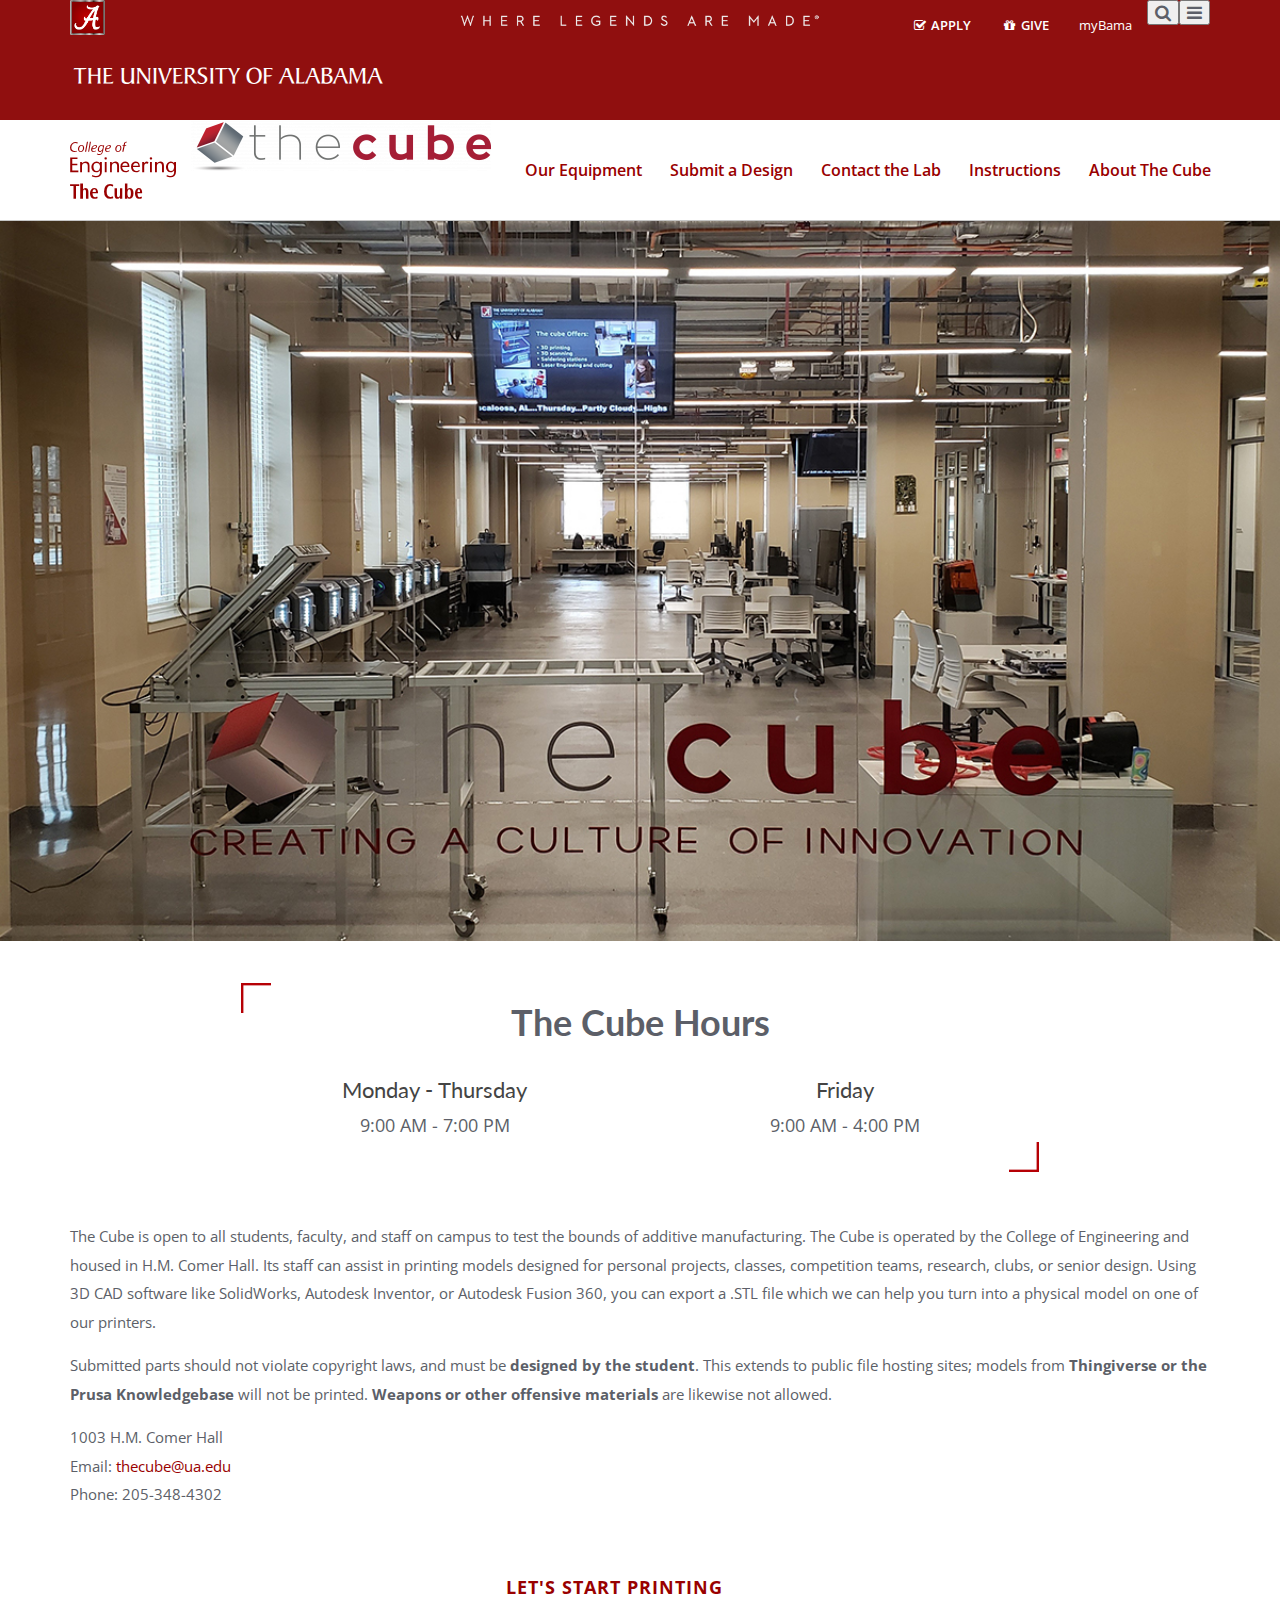
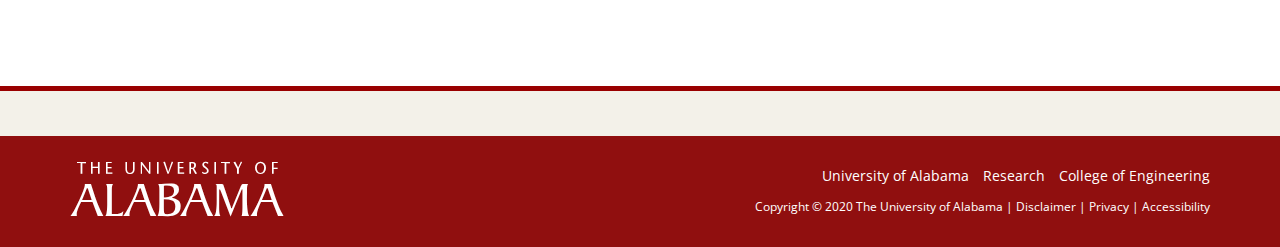
==== commit e4a51da5: "attempt at solving test server issue" ====
--- a/index.html
+++ b/index.html
@@ -304,16 +304,12 @@
 	<div class="hoursWrapperEads">
 		<h3>The Cube Hours</h3>
 		<div class="largeLeftColEads">
-			<h4>Walk-In Hours</h4>
-			<p class="timeEads">9am - 12pm</p>
-			<p class="seperatorEads">|</p>
-			<p>Monday - Friday</p>
+			<h4>Monday - Thursday</h4>
+			<p class="timeEads">9:00 AM - 7:00 PM</p>
 		</div>
 		<div class="largeRightColEads">
-			<h4>Or By Appointment</h4>
-			<p class="timeEads">12pm - 4pm</p>
-			<p class="seperatorEads">|</p>
-			<p>Monday - Friday</p>
+			<h4>Friday</h4>
+			<p class="timeEads">9:00 AM - 4:00 PM</p>
 		</div>
 	</div>
 </div>
--- a/newCSS/master.css
+++ b/newCSS/master.css
@@ -188,6 +188,14 @@
   }
 }
 
+@media (max-width: 550px) {
+  .btn {
+    width: 100%;
+    margin-left: 0px;
+    margin-right: 0px;
+  }
+}
+
 .noClick {
   -webkit-user-select: none; /* Make text non-selectable Safari */
   -moz-user-select: none; /* Make text non-selectable Firefox */
